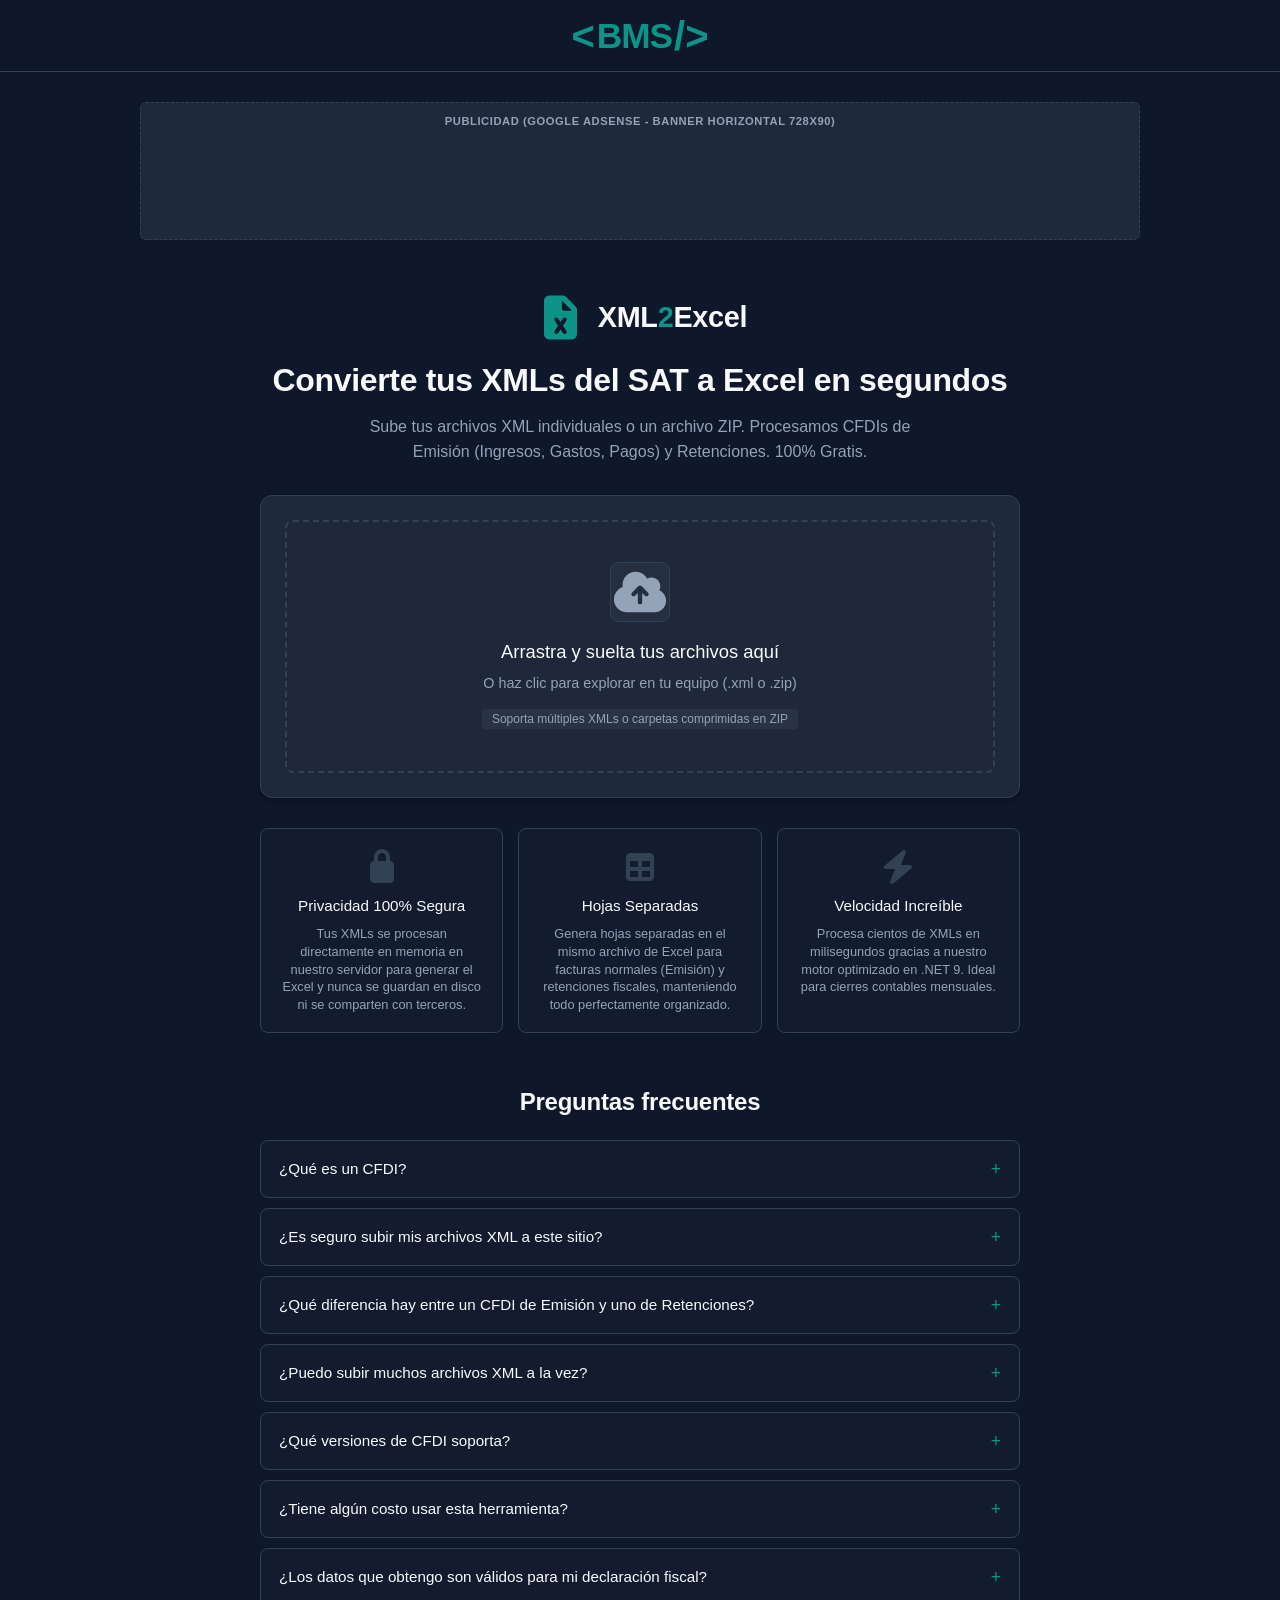
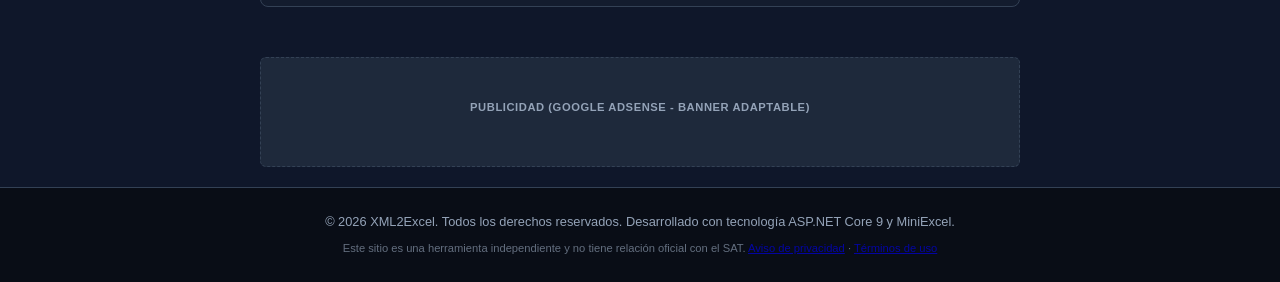
==== index.html @ 5bc907db "Subida Inicial del Front" ====
<!DOCTYPE html>
<html lang="es">

<head>
    <meta charset="UTF-8">
    <meta name="viewport" content="width=device-width, initial-scale=1.0">
    <title>Conversor Masivo de XML (CFDI) a Excel</title>
    <meta name="description"
        content="Convierte tus facturas XML del SAT (CFDI 4.0, 3.3 y Retenciones) a Excel (.xlsx).">

    <!-- Google Fonts: Outfit -->
    <link rel="preconnect" href="https://fonts.googleapis.com">
    <link rel="preconnect" href="https://fonts.gstatic.com" crossorigin>

    <!-- Custom CSS -->
    <link rel="stylesheet" href="/CSS/main.css">
    <link rel="stylesheet" href="/CSS/questions.css">
</head>

<body>

    <header class="navbar">
        <a href="https://brus0809.github.io" class="logo">
            <span class="bracket">&lt;</span>
            <span class="letters">BMS</span>
            <span class="bracket">/&gt;</span>
        </a>
    </header>

    <!-- ADSENSE CONTAINER: TOP BANNER -->
    <div class="adsense-placeholder top-banner">
        <div class="adsense-label">PUBLICIDAD (Google AdSense - Banner Horizontal 728x90)</div>
        <!-- Reemplaza esta caja por tu código de anuncio de Google AdSense -->
        <ins class="adsbygoogle" style="display:inline-block;width:728px;height:90px"
            data-ad-client="ca-pub-XXXXXXXXXXXXXXXX" data-ad-slot="XXXXXXXXXX"></ins>
        <script>
            (adsbygoogle = window.adsbygoogle || []).push({});
        </script>
    </div>

    <div class="app-container">
        <!-- Header Section -->
        <header class="app-header">
            <div class="logo-area">

                <svg class="logo-icon" xmlns="http://www.w3.org/2000/svg" viewBox="0 0 640 640" aria-hidden="true">

                    <path fill="currentColor"
                        d="M128 128C128 92.7 156.7 64 192 64L341.5 64C358.5 64 374.8 70.7 386.8 82.7L493.3 189.3C505.3 201.3 512 217.6 512 234.6L512 512C512 547.3 483.3 576 448 576L192 576C156.7 576 128 547.3 128 512L128 128zM336 122.5L336 216C336 229.3 346.7 240 360 240L453.5 240L336 122.5zM292 330.7C284.6 319.7 269.7 316.7 258.7 324C247.7 331.3 244.7 346.3 252 357.3L291.2 416L252 474.7C244.6 485.7 247.6 500.6 258.7 508C269.8 515.4 284.6 512.4 292 501.3L320 459.3L348 501.3C355.4 512.3 370.3 515.3 381.3 508C392.3 500.7 395.3 485.7 388 474.7L348.8 416L388 357.3C395.4 346.3 392.4 331.4 381.3 324C370.2 316.6 355.4 319.6 348 330.7L320 372.7L292 330.7z" />
                </svg>

                <span class="logo-text">
                    XML<span class="accent-text">2</span>Excel
                </span>

            </div>
            <h1 class="main-title">Convierte tus XMLs del SAT a Excel en segundos</h1>
            <p class="subtitle">Sube tus archivos XML individuales o un archivo ZIP. Procesamos CFDIs de Emisión
                (Ingresos, Gastos, Pagos) y Retenciones. 100% Gratis.</p>
        </header>

        <!-- Main Conversion Card -->
        <main class="main-card">
            <div class="upload-zone" id="drop-zone">
                <input type="file" id="file-input" multiple accept=".xml,.zip" class="file-input-hidden">

                <div class="upload-icon-container">
                    <svg class="upload-icon" xmlns="http://www.w3.org/2000/svg" viewBox="0 0 640 640"
                        aria-hidden="true">

                        <path fill="currentColor"
                            d="M176 544C96.5 544 32 479.5 32 400C32 336.6 73 282.8 129.9 263.5C128.6 255.8 128 248 128 240C128 160.5 192.5 96 272 96C327.4 96 375.5 127.3 399.6 173.1C413.8 164.8 430.4 160 448 160C501 160 544 203 544 256C544 271.7 540.2 286.6 533.5 299.7C577.5 320 608 364.4 608 416C608 486.7 550.7 544 480 544L176 544zM337 255C327.6 245.6 312.4 245.6 303.1 255L231.1 327C221.7 336.4 221.7 351.6 231.1 360.9C240.5 370.2 255.7 370.3 265 360.9L296 329.9L296 432C296 445.3 306.7 456 320 456C333.3 456 344 445.3 344 432L344 329.9L375 360.9C384.4 370.3 399.6 370.3 408.9 360.9C418.2 351.5 418.3 336.3 408.9 327L336.9 255z" />
                    </svg>
                </div>

                <h3>Arrastra y suelta tus archivos aquí</h3>
                <p>O haz clic para explorar en tu equipo (.xml o .zip)</p>
                <span class="file-limits">
                    Soporta múltiples XMLs o carpetas comprimidas en ZIP
                </span>
            </div>

            <!-- Selected Files Area (Hidden by default) -->
            <div class="selected-files-container" id="files-container" style="display: none;">
                <div class="files-header">
                    <h4><i class="fa-solid fa-list-check"></i> Archivos seleccionados (<span id="file-count">0</span>)
                    </h4>
                    <button class="btn-clear" id="btn-clear"><i class="fa-solid fa-trash-can"></i> Limpiar</button>
                </div>
                <ul class="files-list" id="files-list"></ul>

                <button class="btn-convert" id="btn-convert">
                    <svg class="btn-icon-convert" xmlns="http://www.w3.org/2000/svg" viewBox="0 0 640 640"
                        aria-hidden="true">

                        <path fill="currentColor"
                            d="M128.5 64C93.2 64 64.5 92.7 64.5 128L64.5 512C64.5 547.3 93.2 576 128.5 576L384.5 576C419.8 576 448.5 547.3 448.5 512L448.5 416L526.6 416L495.6 447C486.2 456.4 486.2 471.6 495.6 480.9C505 490.2 520.2 490.3 529.5 480.9L601.5 408.9C610.9 399.5 610.9 384.3 601.5 375L529.5 303C520.1 293.6 504.9 293.6 495.6 303C486.3 312.4 486.2 327.6 495.6 336.9L526.6 367.9L448.5 367.9L448.5 234.4C448.5 217.4 441.8 201.1 429.8 189.1L323.2 82.7C311.2 70.7 295 64 278 64L128.5 64zM390 240L296.5 240C283.2 240 272.5 229.3 272.5 216L272.5 122.5L390 240zM256.5 392C256.5 378.7 267.2 368 280.5 368L384.5 368L384.5 416L280.5 416C267.2 416 256.5 405.3 256.5 392z" />
                    </svg>

                    <span>Convertir a Excel</span>
                </button>
            </div>

            <!-- Conversion Progress / Loading Area (Hidden by default) -->
            <div class="progress-container" id="progress-container" style="display: none;">
                <div class="spinner"></div>
                <h4 id="progress-text">Procesando tus archivos XML...</h4>
                <p>Esto puede tardar unos segundos dependiendo del volumen de comprobantes.</p>
                <div class="progress-bar-bg">
                    <div class="progress-bar-fill" id="progress-bar"></div>
                </div>
            </div>

            <!-- Result Feedback Area (Hidden by default) -->
            <div class="result-container" id="result-container" style="display: none;">
                <div class="result-success-icon">
                    <i class="fa-solid fa-circle-check"></i>
                </div>
                <h3>¡Conversión Completada con Éxito!</h3>
                <p id="result-details">Se procesaron X archivos correctamente.</p>
                <div class="result-actions">
                    <a href="#" id="btn-download" class="btn-download">
                        <svg class="btn-icon" xmlns="http://www.w3.org/2000/svg" viewBox="0 0 640 640"
                            aria-hidden="true">

                            <path fill="currentColor"
                                d="M352 96C352 78.3 337.7 64 320 64C302.3 64 288 78.3 288 96L288 306.7L246.6 265.3C234.1 252.8 213.8 252.8 201.3 265.3C188.8 277.8 188.8 298.1 201.3 310.6L297.3 406.6C309.8 419.1 330.1 419.1 342.6 406.6L438.6 310.6C451.1 298.1 451.1 277.8 438.6 265.3C426.1 252.8 405.8 252.8 393.3 265.3L352 306.7L352 96zM160 384C124.7 384 96 412.7 96 448L96 480C96 515.3 124.7 544 160 544L480 544C515.3 544 544 515.3 544 480L544 448C544 412.7 515.3 384 480 384L433.1 384L376.5 440.6C345.3 471.8 294.6 471.8 263.4 440.6L206.9 384L160 384zM464 440C477.3 440 488 450.7 488 464C488 477.3 477.3 488 464 488C450.7 488 440 477.3 440 464C440 450.7 450.7 440 464 440z" />
                        </svg>

                        <span>Descargar Excel (.xlsx)</span>
                    </a>
                    <button id="btn-restart" class="btn-restart">
                        <svg class="btn-icon-convert" xmlns="http://www.w3.org/2000/svg" viewBox="0 0 640 640"
                            aria-hidden="true">

                            <path fill="currentColor"
                                d="M544.1 256L552 256C565.3 256 576 245.3 576 232L576 88C576 78.3 570.2 69.5 561.2 65.8C552.2 62.1 541.9 64.2 535 71L483.3 122.8C439 86.1 382 64 320 64C191 64 84.3 159.4 66.6 283.5C64.1 301 76.2 317.2 93.7 319.7C111.2 322.2 127.4 310 129.9 292.6C143.2 199.5 223.3 128 320 128C364.4 128 405.2 143 437.7 168.3L391 215C384.1 221.9 382.1 232.2 385.8 241.2C389.5 250.2 398.3 256 408 256L544.1 256zM573.5 356.5C576 339 563.8 322.8 546.4 320.3C529 317.8 512.7 330 510.2 347.4C496.9 440.4 416.8 511.9 320.1 511.9C275.7 511.9 234.9 496.9 202.4 471.6L249 425C255.9 418.1 257.9 407.8 254.2 398.8C250.5 389.8 241.7 384 232 384L88 384C74.7 384 64 394.7 64 408L64 552C64 561.7 69.8 570.5 78.8 574.2C87.8 577.9 98.1 575.8 105 569L156.8 517.2C201 553.9 258 576 320 576C449 576 555.7 480.6 573.4 356.5z" />
                        </svg>

                        <span>Convertir más archivos</span>
                    </button>
                </div>
            </div>
        </main>

        <!-- Information / Features Grid -->
        <section class="features-grid">
            <div class="feature-card">
                <svg class="feature-icon" xmlns="http://www.w3.org/2000/svg" viewBox="0 0 640 640" aria-hidden="true">

                    <path fill="currentColor"
                        d="M256 160L256 224L384 224L384 160C384 124.7 355.3 96 320 96C284.7 96 256 124.7 256 160zM192 224L192 160C192 89.3 249.3 32 320 32C390.7 32 448 89.3 448 160L448 224C483.3 224 512 252.7 512 288L512 512C512 547.3 483.3 576 448 576L192 576C156.7 576 128 547.3 128 512L128 288C128 252.7 156.7 224 192 224z" />
                </svg>

                <h3>Privacidad 100% Segura</h3>

                <p>
                    Tus XMLs se procesan directamente en memoria en nuestro servidor para generar el Excel y nunca se
                    guardan en disco ni se comparten con terceros.
                </p>
            </div>
            <div class="feature-card">
                <svg class="feature-icon" xmlns="http://www.w3.org/2000/svg" viewBox="0 0 640 640" aria-hidden="true">

                    <path fill="currentColor"
                        d="M480 96C515.3 96 544 124.7 544 160L544 480C544 515.3 515.3 544 480 544L160 544L153.5 543.7C121.2 540.4 96 513.1 96 480L96 160C96 124.7 124.7 96 160 96L480 96zM160 384L160 480L288 480L288 384L160 384zM352 384L352 480L480 480L480 384L352 384zM160 320L288 320L288 224L160 224L160 320zM352 320L480 320L480 224L352 224L352 320z" />
                </svg>

                <h3>Hojas Separadas</h3>

                <p>
                    Genera hojas separadas en el mismo archivo de Excel para facturas normales (Emisión) y retenciones
                    fiscales, manteniendo todo perfectamente organizado.
                </p>
            </div>
            <div class="feature-card">
                <svg class="feature-icon" xmlns="http://www.w3.org/2000/svg" viewBox="0 0 640 640" aria-hidden="true">

                    <path fill="currentColor"
                        d="M434.8 54.1C446.7 62.7 451.1 78.3 445.7 91.9L367.3 288L512 288C525.5 288 537.5 296.4 542.1 309.1C546.7 321.8 542.8 336 532.5 344.6L244.5 584.6C233.2 594 217.1 594.5 205.2 585.9C193.3 577.3 188.9 561.7 194.3 548.1L272.7 352L128 352C114.5 352 102.5 343.6 97.9 330.9C93.3 318.2 97.2 304 107.5 295.4L395.5 55.4C406.8 46 422.9 45.5 434.8 54.1z" />
                </svg>

                <h3>Velocidad Increíble</h3>

                <p>
                    Procesa cientos de XMLs en milisegundos gracias a nuestro motor optimizado en .NET 9. Ideal para
                    cierres contables mensuales.
                </p>
            </div>
        </section>

        <section class="faq-section">
            <h2 class="faq-title">Preguntas frecuentes</h2>

            <div class="faq-list">
                <details class="faq-item">
                    <summary>¿Qué es un CFDI?</summary>
                    <p>
                        Un CFDI (Comprobante Fiscal Digital por Internet) es el formato de
                        factura electrónica utilizado en México y validado por el SAT. Se
                        emite en formato XML e incluye información como el emisor, el
                        receptor, los conceptos facturados, montos, impuestos y un sello
                        digital que garantiza su autenticidad.
                    </p>
                </details>

                <details class="faq-item">
                    <summary>¿Es seguro subir mis archivos XML a este sitio?</summary>
                    <p>
                        Sí. Tus archivos se procesan en memoria, únicamente durante el
                        tiempo necesario para generar tu Excel, y no se almacenan en
                        ningún servidor ni se comparten con terceros. Una vez que
                        descargas tu archivo, la información se descarta. Puedes leer más
                        en nuestro <a href="/Pages/privacidad.html">aviso de privacidad</a>.
                    </p>
                </details>

                <details class="faq-item">
                    <summary>¿Qué diferencia hay entre un CFDI de Emisión y uno de Retenciones?</summary>
                    <p>
                        Los CFDI de Emisión corresponden a ingresos, egresos, pagos o
                        traslados (facturas normales de compra-venta de bienes o
                        servicios). Los CFDI de Retenciones e información de pagos
                        documentan impuestos retenidos, como el ISR o IVA retenido a
                        personas físicas por plataformas digitales o clientes. Esta
                        herramienta detecta automáticamente de qué tipo es cada XML y lo
                        coloca en la hoja de Excel correspondiente.
                    </p>
                </details>

                <details class="faq-item">
                    <summary>¿Puedo subir muchos archivos XML a la vez?</summary>
                    <p>
                        Sí, puedes arrastrar múltiples archivos XML individuales o subir
                        un solo archivo ZIP que los contenga todos. El conversor procesa
                        cada archivo por separado y organiza los resultados en hojas de
                        Excel independientes.
                    </p>
                </details>

                <details class="faq-item">
                    <summary>¿Qué versiones de CFDI soporta?</summary>
                    <p>
                        El conversor está preparado para procesar CFDI 3.3 y 4.0, tanto de
                        Emisión como de Retenciones e información de pagos.
                    </p>
                </details>

                <details class="faq-item">
                    <summary>¿Tiene algún costo usar esta herramienta?</summary>
                    <p>
                        No, el conversor es completamente gratuito. El sitio se mantiene a
                        través de publicidad, sin costo para el usuario.
                    </p>
                </details>

                <details class="faq-item">
                    <summary>¿Los datos que obtengo son válidos para mi declaración fiscal?</summary>
                    <p>
                        El Excel generado es una herramienta de organización y consulta.
                        Te recomendamos siempre validar la información con tu contador o
                        asesor fiscal antes de usarla en tu declaración, ya que este sitio
                        no ofrece asesoría fiscal ni tiene relación oficial con el SAT.
                    </p>
                </details>
            </div>
        </section>

        <!-- ADSENSE CONTAINER: MIDDLE BANNER -->
        <div class="adsense-placeholder middle-banner">
            <div class="adsense-label">PUBLICIDAD (Google AdSense - Banner Adaptable)</div>
            <!-- Reemplaza esta caja por tu código de anuncio de Google AdSense -->
            <ins class="adsbygoogle" style="display:block" data-ad-client="ca-pub-XXXXXXXXXXXXXXXX"
                data-ad-slot="YYYYYYYYYY" data-ad-format="auto" data-full-width-responsive="true"></ins>
            <script>
                (adsbygoogle = window.adsbygoogle || []).push({});
            </script>
        </div>
    </div>



    <!-- Footer Section -->
    <footer class="app-footer">
        <div class="footer-content">
            <p>&copy; 2026 XML2Excel. Todos los derechos reservados. Desarrollado con tecnología ASP.NET Core 9 y
                MiniExcel.</p>
            <p class="footer-disclaimer">
                Este sitio es una herramienta independiente y no tiene relación oficial con el SAT.
                <a href="/Pages/privacidad.html">Aviso de privacidad</a> · <a href="/Pages/terminos.html">Términos de
                    uso</a>
            </p>
        </div>
    </footer>

    <!-- Custom JS -->
    <script type="module" src="/Scripts/Main.js"></script>
</body>

</html>
---- CSS/main.css ----
/* Reset & Base Styles */
* {
    margin: 0;
    padding: 0;
    box-sizing: border-box;
}

:root {
    /* Muted Slate & Professional Teal Palette (Clean Corporate Aesthetic) */
    --bg-primary: #0f172a;       /* Slate 900 */
    --bg-secondary: #1e293b;     /* Slate 800 */
    --bg-card: #1e293b;          /* Solid Slate 800 */
    --border-color: #334155;     /* Slate 700 */
    --border-hover: #475569;     /* Slate 600 */
    
    --text-main: #f8fafc;        /* Slate 50 */
    --text-muted: #94a3b8;       /* Slate 400 */
    
    --accent-color: #0f766e;     /* Deep Corporate Teal */
    --accent-hover: #0d9488;     /* Muted Teal Hover */
    --accent-light: rgba(15, 118, 110, 0.1);
    
    --card-shadow: 0 4px 6px -1px rgba(0, 0, 0, 0.2), 0 2px 4px -1px rgba(0, 0, 0, 0.1);
}

body {
    font-family: 'Outfit', sans-serif;
    background-color: var(--bg-primary);
    color: var(--text-main);
    min-height: 100vh;
    display: flex;
    flex-direction: column;
    align-items: center;
    line-height: 1.6;
    overflow-x: hidden;
}

.navbar{
    position: sticky;
    top: 0;
    z-index: 1000;

    width: 100%;
    height: 72px;

    display: flex;
    justify-content: center;
    align-items: center;

    background: var(--bg-primary);
    border-bottom: 1px solid var(--border-color);
}

.logo{
    display:flex;
    align-items:center;
    gap:2px;

    text-decoration:none;
    user-select:none;
}

.bracket{
    color:var(--accent-hover);

    font-size:2.5rem;
    font-weight:600;

    line-height:1;
}

.letters{
    color:var(--accent-hover);

    font-size:2.2rem;
    font-weight:700;

    letter-spacing:-1px;
    line-height:1;
}

/* AdSense Placeholders styling */
.adsense-placeholder {
    width: 100%;
    max-width: 1000px;
    margin: 20px auto;
    padding: 10px;
    background: var(--bg-secondary);
    border: 1px dashed var(--border-color);
    border-radius: 6px;
    display: flex;
    flex-direction: column;
    align-items: center;
    justify-content: center;
    min-height: 110px;
    text-align: center;
}

.adsense-label {
    font-size: 0.7rem;
    color: var(--text-muted);
    margin-bottom: 8px;
    font-weight: 600;
    letter-spacing: 0.05em;
    text-transform: uppercase;
}

.top-banner {
    margin-top: 30px;
    margin-bottom: 10px;
}

.middle-banner {
    margin-top: 40px;
    margin-bottom: 20px;
}

/* App Container */
.app-container {
    width: 100%;
    max-width: 800px;
    padding: 0 20px;
    flex-grow: 1;
    display: flex;
    flex-direction: column;
}

/* Header Section */
.app-header {
    text-align: center;
    margin: 40px 0 30px;
}

.logo-area {
    display: inline-flex;
    align-items: center;
    gap: 10px;
    margin-bottom: 15px;
}

.logo-icon {
    width: 55px;
    height: 55px;
    color: var(--accent-hover); /* o el color que prefieras */
    flex-shrink: 0;
}

.logo-text {
    font-size: 1.8rem;
    font-weight: 700;
    letter-spacing: -0.01em;
}

.accent-text {
    color: var(--accent-hover);
}

.main-title {
    font-size: 2rem;
    font-weight: 600;
    line-height: 1.3;
    margin-bottom: 12px;
    letter-spacing: -0.01em;
}

.subtitle {
    font-size: 1rem;
    color: var(--text-muted);
    max-width: 550px;
    margin: 0 auto;
    font-weight: 400;
}

/* Main Card */
.main-card {
    background: var(--bg-card);
    border: 1px solid var(--border-color);
    border-radius: 12px;
    padding: 24px;
    box-shadow: var(--card-shadow);
    transition: border-color 0.2s ease;
}

/* Upload Zone */
.upload-zone {
    border: 2px dashed var(--border-color);
    background: rgba(30, 41, 59, 0.5);
    border-radius: 8px;
    padding: 40px 20px;
    text-align: center;
    cursor: pointer;
    transition: all 0.2s ease;
    position: relative;
}

.upload-zone:hover, .upload-zone.dragover {
    border-color: var(--accent-hover);
    background: var(--accent-light);
}

.file-input-hidden {
    position: absolute;
    top: 0;
    left: 0;
    width: 100%;
    height: 100%;
    opacity: 0;
    cursor: pointer;
}

.upload-icon-container {
    width: 60px;
    height: 60px;
    border-radius: 8px;
    background: rgba(255, 255, 255, 0.03);
    border: 1px solid var(--border-color);
    display: inline-flex;
    align-items: center;
    justify-content: center;
    margin-bottom: 15px;
    transition: border-color 0.2s;
}

.upload-zone:hover .upload-icon-container {
    border-color: var(--accent-hover);
}

.upload-icon {
    font-size: 1.8rem;
    color: var(--text-muted);
}

.upload-zone:hover .upload-icon {
    color: var(--text-main);
}

.upload-zone h3 {
    font-size: 1.15rem;
    font-weight: 500;
    margin-bottom: 6px;
}

.upload-zone p {
    font-size: 0.9rem;
    color: var(--text-muted);
    margin-bottom: 10px;
}

.file-limits {
    font-size: 0.75rem;
    color: var(--text-muted);
    background: rgba(255, 255, 255, 0.05);
    padding: 3px 10px;
    border-radius: 4px;
}

/* Selected Files Area */
.selected-files-container {
    margin-top: 20px;
    animation: fadeIn 0.2s ease forwards;
}

.files-header {
    display: flex;
    justify-content: space-between;
    align-items: center;
    margin-bottom: 12px;
    border-bottom: 1px solid var(--border-color);
    padding-bottom: 8px;
}

.files-header h4 {
    font-size: 0.95rem;
    font-weight: 500;
    display: flex;
    align-items: center;
    gap: 8px;
}

.btn-clear {
    background: transparent;
    border: none;
    color: #ef4444;
    cursor: pointer;
    font-size: 0.85rem;
    font-weight: 500;
    display: flex;
    align-items: center;
    gap: 5px;
}

.btn-clear:hover {
    text-decoration: underline;
}

.files-list {
    list-style: none;
    max-height: 180px;
    overflow-y: auto;
    margin-bottom: 15px;
    border: 1px solid var(--border-color);
    border-radius: 6px;
    background: rgba(0, 0, 0, 0.1);
}

.files-list li {
    padding: 8px 12px;
    border-bottom: 1px solid rgba(75, 85, 99, 0.15);
    display: flex;
    align-items: center;
    justify-content: space-between;
    font-size: 0.85rem;
}

.files-list li:last-child {
    border-bottom: none;
}

.file-info {
    display: flex;
    align-items: center;
    gap: 8px;
    overflow: hidden;
    white-space: nowrap;
    text-overflow: ellipsis;
}

.file-info i {
    font-size: 1rem;
}

.file-info .fa-file-code {
    color: #60a5fa; /* Clean Soft Blue */
}

.file-info .fa-file-zipper {
    color: #f59e0b; /* Muted Gold */
}

.file-size {
    color: var(--text-muted);
    font-size: 0.75rem;
}

.btn-convert {
    width: 100%;
    background: var(--accent-color);
    border: none;
    color: white;
    padding: 12px 20px;
    font-size: 1rem;
    font-weight: 500;
    border-radius: 6px;
    cursor: pointer;
    display: flex;
    align-items: center;
    justify-content: center;
    gap: 8px;
    transition: background 0.15s ease;
}

.btn-icon-convert{
    width: 18px;
    height: 18px;
}

.btn-icon{
    width: 20px;
    height: 20px;
}
.btn-convert:hover {
    background: var(--accent-hover);
}

/* Progress & Loading */
.progress-container {
    text-align: center;
    padding: 20px 10px;
    animation: fadeIn 0.2s ease forwards;
}

.spinner {
    width: 40px;
    height: 40px;
    border: 2px solid rgba(255, 255, 255, 0.1);
    border-top: 2px solid var(--accent-hover);
    border-radius: 50%;
    margin: 0 auto 15px;
    animation: spin 0.8s linear infinite;
}

.progress-container h4 {
    font-size: 1.1rem;
    font-weight: 500;
    margin-bottom: 6px;
}

.progress-container p {
    font-size: 0.85rem;
    color: var(--text-muted);
    margin-bottom: 15px;
}

.progress-bar-bg {
    width: 100%;
    height: 4px;
    background: rgba(255, 255, 255, 0.05);
    border-radius: 2px;
    overflow: hidden;
}

.progress-bar-fill {
    width: 0%;
    height: 100%;
    background: var(--accent-hover);
    border-radius: 2px;
    transition: width 0.3s ease;
}

/* Result Screen */
.result-container {
    text-align: center;
    padding: 15px 10px;
    animation: fadeIn 0.25s ease forwards;
}

.result-success-icon {
    font-size: 3rem;
    color: #10b981;
    margin-bottom: 12px;
}

.result-container h3 {
    font-size: 1.35rem;
    font-weight: 500;
    margin-bottom: 6px;
}

.result-container p {
    font-size: 0.9rem;
    color: var(--text-muted);
    margin-bottom: 20px;
}

.result-actions {
    display: flex;
    flex-direction: column;
    gap: 10px;
    max-width: 280px;
    margin: 0 auto;
}

.btn-download {
    background: var(--accent-color);
    color: white;
    text-decoration: none;
    padding: 12px 20px;
    border-radius: 6px;
    font-weight: 500;
    font-size: 0.95rem;
    display: flex;
    align-items: center;
    justify-content: center;
    gap: 8px;
    transition: background 0.15s;
}

.btn-download:hover {
    background: var(--accent-hover);
}

.btn-restart {
    background: transparent;
    border: 1px solid var(--border-color);
    color: var(--text-main);
    padding: 9px 20px;
    border-radius: 6px;
    cursor: pointer;
    font-weight: 500;
    font-size: 0.9rem;
    transition: all 0.15s;
}

.btn-restart:hover {
    background: rgba(255, 255, 255, 0.05);
    border-color: var(--border-hover);
}

/* Feature Grid */
.features-grid {
    display: grid;
    grid-template-columns: repeat(3, 1fr);
    gap: 15px;
    margin: 30px 0;
}

.feature-card {
    background: rgba(30, 41, 59, 0.3);
    border: 1px solid var(--border-color);
    border-radius: 8px;
    padding: 18px;
    text-align: center;
    transition: border-color 0.15s;
}

.feature-card:hover {
    border-color: var(--border-hover);
}

.feature-icon {
    width: 2.5rem;
    height: 2.5rem;
    color: var(--border-color); 
    flex-shrink: 0;
}

.feature-card:hover .feature-icon {
    color: var(--border-hover);
}


.feature-card i {
    font-size: 1.3rem;
    color: var(--text-muted);
    margin-bottom: 10px;
}

.feature-card h3 {
    font-size: 0.95rem;
    margin-bottom: 6px;
    font-weight: 500;
}

.feature-card p {
    font-size: 0.8rem;
    color: var(--text-muted);
    line-height: 1.4;
}

/* Footer Section */
.app-footer {
    width: 100%;
    background: #090d16;
    border-top: 1px solid var(--border-color);
    padding: 24px 20px;
    text-align: center;
    margin-top: auto;
}

.footer-content {
    max-width: 800px;
    margin: 0 auto;
}

.app-footer p {
    font-size: 0.8rem;
    color: var(--text-muted);
}

.footer-disclaimer {
    margin-top: 8px;
    font-size: 0.7rem !important;
    opacity: 0.65;
}

/* Animations */
@keyframes spin {
    0% { transform: rotate(0deg); }
    100% { transform: rotate(360deg); }
}

@keyframes fadeIn {
    from { opacity: 0; transform: translateY(6px); }
    to { opacity: 1; transform: translateY(0); }
}

/* Responsive adjustments */
@media (max-width: 768px) {
    .features-grid {
        grid-template-columns: 1fr;
    }
    
    .main-title {
        font-size: 1.6rem;
    }
    
    .adsense-placeholder.top-banner {
        min-height: 60px;
    }
    
    .adsense-placeholder ins {
        max-width: 100%;
        height: auto;
    }
}
---- CSS/questions.css ----
.faq-section {
        width: 100%;
        max-width: 800px;
        margin: 20px auto 10px;
    }
    .faq-title {
        text-align: center;
        font-size: 1.5rem;
        font-weight: 600;
        letter-spacing: -0.01em;
        margin-bottom: 18px;
        color: var(--text-main);
    }
    .faq-list {
        display: flex;
        flex-direction: column;
        gap: 10px;
    }
    .faq-item {
        background: rgba(30, 41, 59, 0.3);
        border: 1px solid var(--border-color);
        border-radius: 8px;
        padding: 14px 18px;
        transition: border-color 0.15s;
    }
    .faq-item:hover {
        border-color: var(--border-hover);
    }
    .faq-item summary {
        cursor: pointer;
        font-weight: 500;
        font-size: 0.95rem;
        list-style: none;
        color: var(--text-main);
        display: flex;
        align-items: center;
        justify-content: space-between;
    }
    .faq-item summary::-webkit-details-marker {
        display: none;
    }
    .faq-item summary::after {
        content: "+";
        font-size: 1.1rem;
        color: var(--accent-hover);
        margin-left: 12px;
        flex-shrink: 0;
    }
    .faq-item[open] summary::after {
        content: "\2212"; /* signo menos */
    }
    .faq-item p {
        margin-top: 10px;
        font-size: 0.85rem;
        line-height: 1.6;
        color: var(--text-muted);
    }
    .faq-item a {
        color: var(--accent-hover);
    }
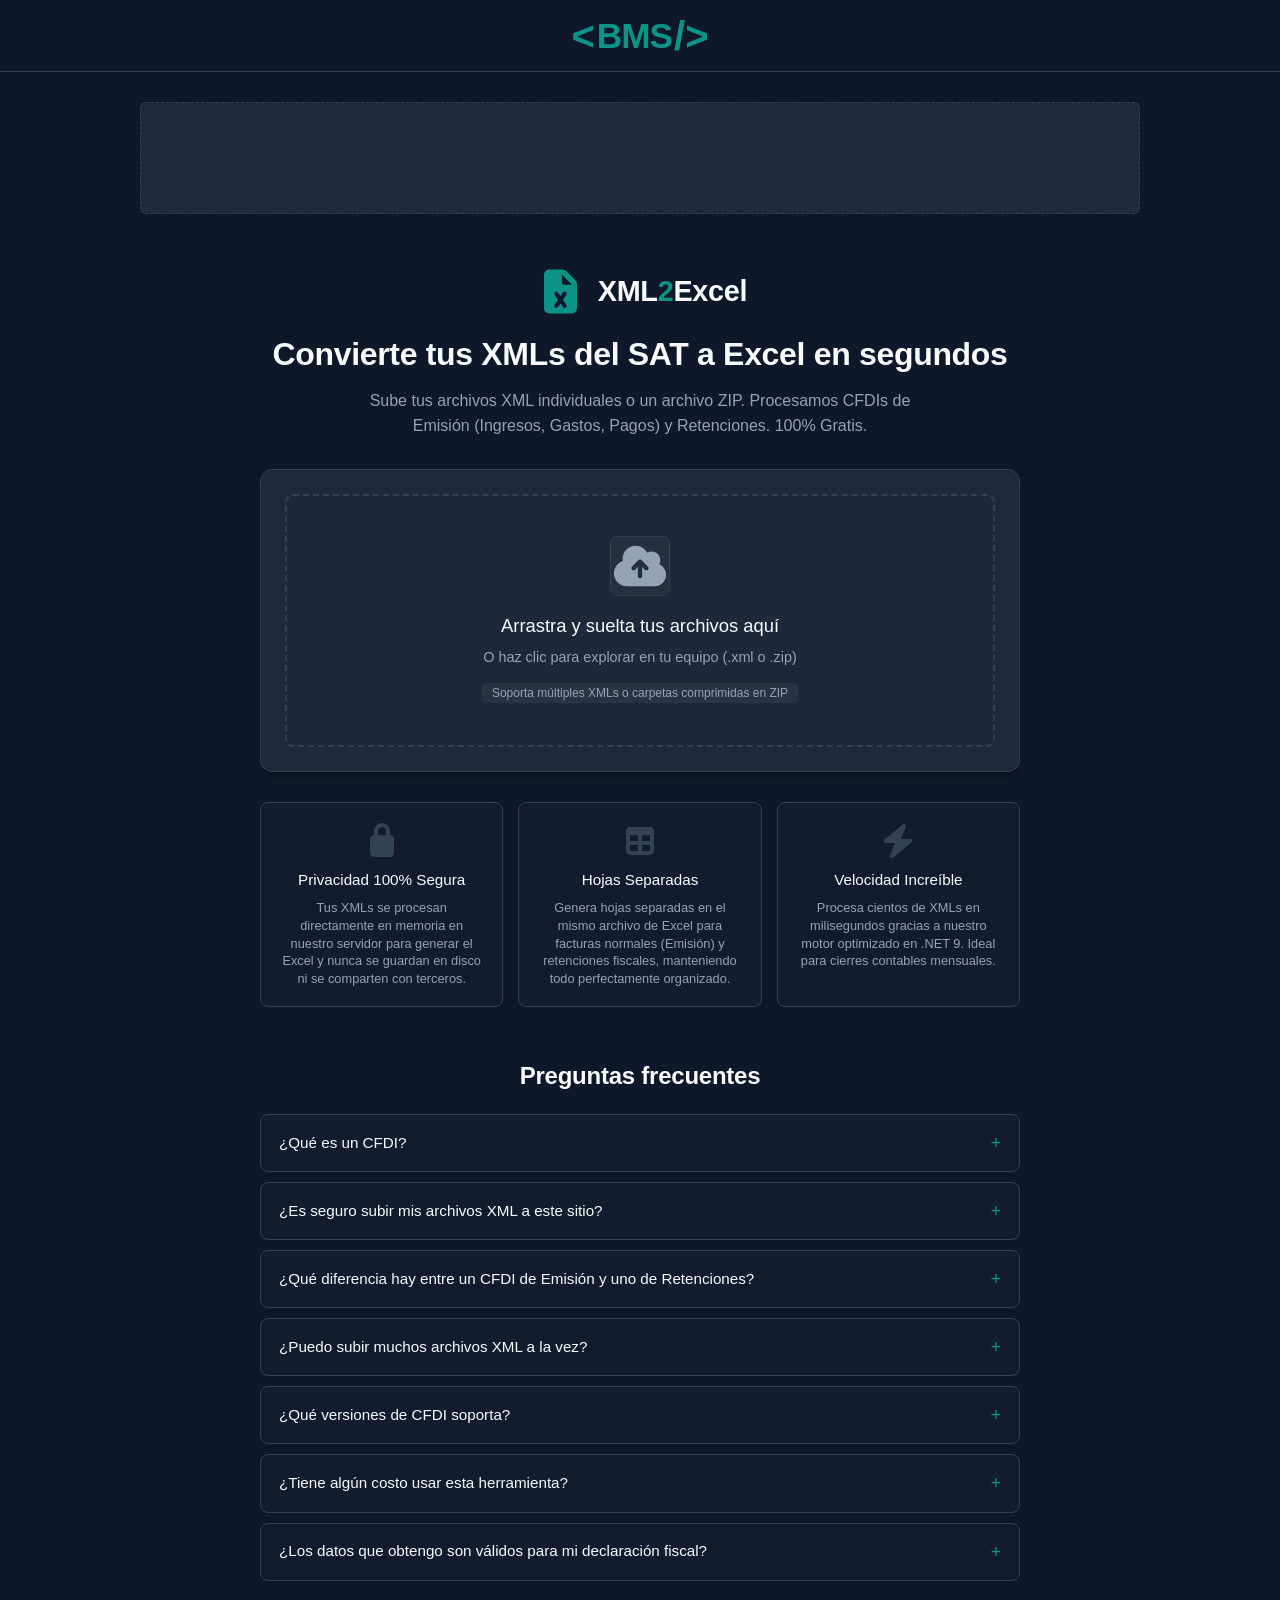
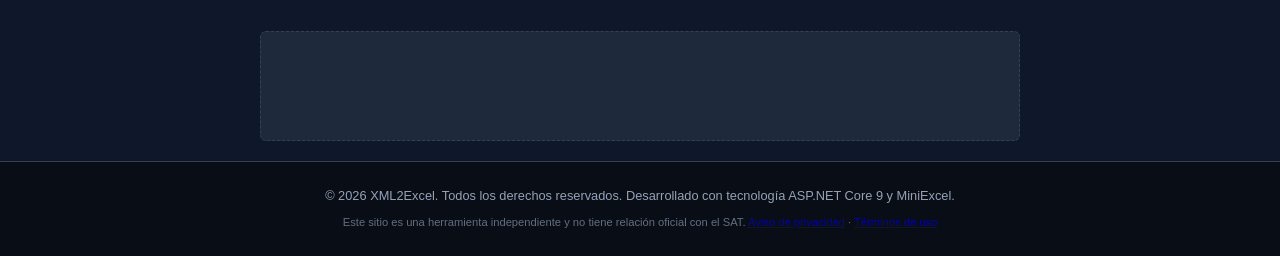
==== commit 3e5b2db0: "Se insertaron los banner para mostrar anuncios de Google" ====
--- a/index.html
+++ b/index.html
@@ -13,8 +13,11 @@
     <link rel="preconnect" href="https://fonts.gstatic.com" crossorigin>
 
     <!-- Custom CSS -->
-    <link rel="stylesheet" href="/CSS/main.css">
-    <link rel="stylesheet" href="/CSS/questions.css">
+    <link rel="stylesheet" href="CSS/main.css">
+    <link rel="stylesheet" href="CSS/questions.css">
+
+    <!-- Google AdSense -->
+    <script async src="https://pagead2.googlesyndication.com/pagead/js/adsbygoogle.js?client=ca-pub-9597997120996726" crossorigin="anonymous"></script>
 </head>
 
 <body>
@@ -29,10 +32,8 @@
 
     <!-- ADSENSE CONTAINER: TOP BANNER -->
     <div class="adsense-placeholder top-banner">
-        <div class="adsense-label">PUBLICIDAD (Google AdSense - Banner Horizontal 728x90)</div>
-        <!-- Reemplaza esta caja por tu código de anuncio de Google AdSense -->
         <ins class="adsbygoogle" style="display:inline-block;width:728px;height:90px"
-            data-ad-client="ca-pub-XXXXXXXXXXXXXXXX" data-ad-slot="XXXXXXXXXX"></ins>
+            data-ad-client="ca-pub-9597997120996726" data-ad-slot="2149291815"></ins>
         <script>
             (adsbygoogle = window.adsbygoogle || []).push({});
         </script>
@@ -268,10 +269,8 @@
 
         <!-- ADSENSE CONTAINER: MIDDLE BANNER -->
         <div class="adsense-placeholder middle-banner">
-            <div class="adsense-label">PUBLICIDAD (Google AdSense - Banner Adaptable)</div>
-            <!-- Reemplaza esta caja por tu código de anuncio de Google AdSense -->
-            <ins class="adsbygoogle" style="display:block" data-ad-client="ca-pub-XXXXXXXXXXXXXXXX"
-                data-ad-slot="YYYYYYYYYY" data-ad-format="auto" data-full-width-responsive="true"></ins>
+            <ins class="adsbygoogle" style="display:block" data-ad-client="ca-pub-9597997120996726"
+                data-ad-slot="2149291815" data-ad-format="auto" data-full-width-responsive="true"></ins>
             <script>
                 (adsbygoogle = window.adsbygoogle || []).push({});
             </script>
@@ -287,14 +286,14 @@
                 MiniExcel.</p>
             <p class="footer-disclaimer">
                 Este sitio es una herramienta independiente y no tiene relación oficial con el SAT.
-                <a href="/Pages/privacidad.html">Aviso de privacidad</a> · <a href="/Pages/terminos.html">Términos de
+                <a href="Pages/privacidad.html">Aviso de privacidad</a> · <a href="Pages/terminos.html">Términos de
                     uso</a>
             </p>
         </div>
     </footer>
 
     <!-- Custom JS -->
-    <script type="module" src="/Scripts/Main.js"></script>
+    <script type="module" src="Scripts/Main.js"></script>
 </body>
 
 </html>
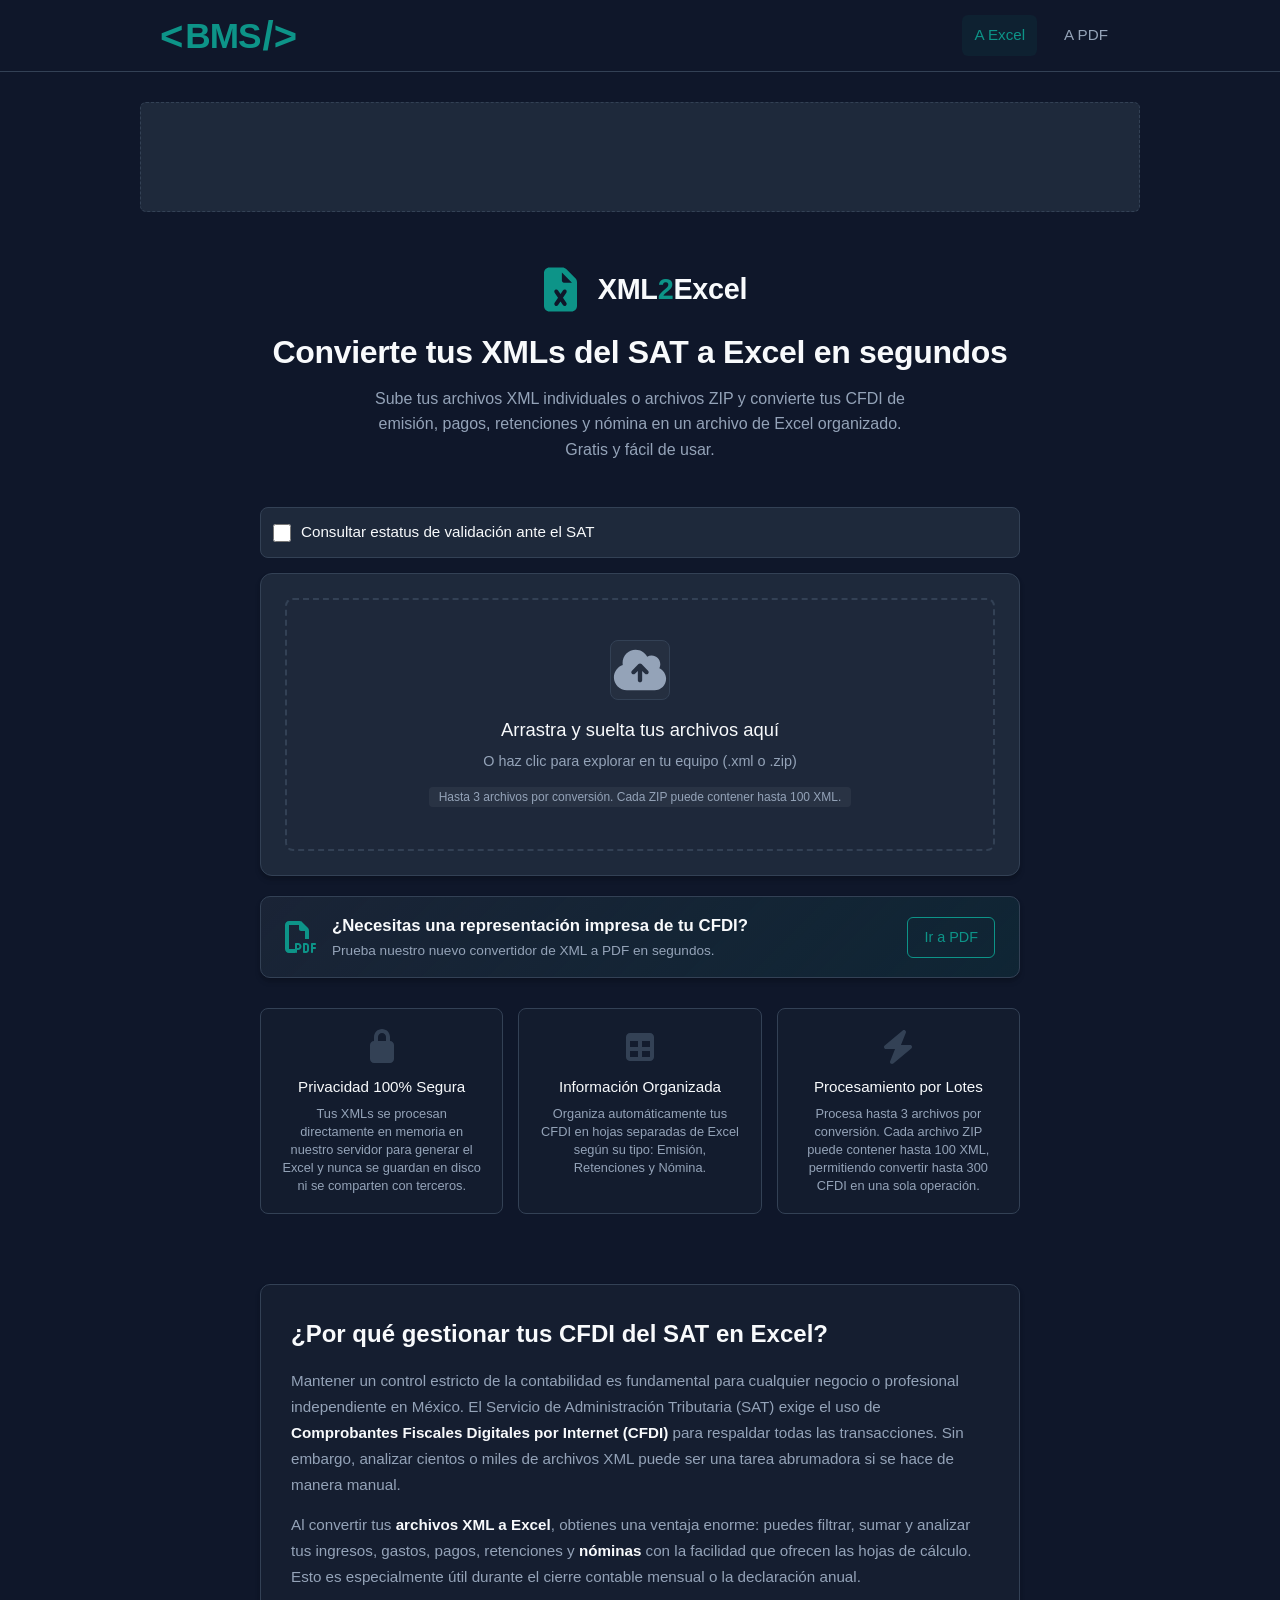
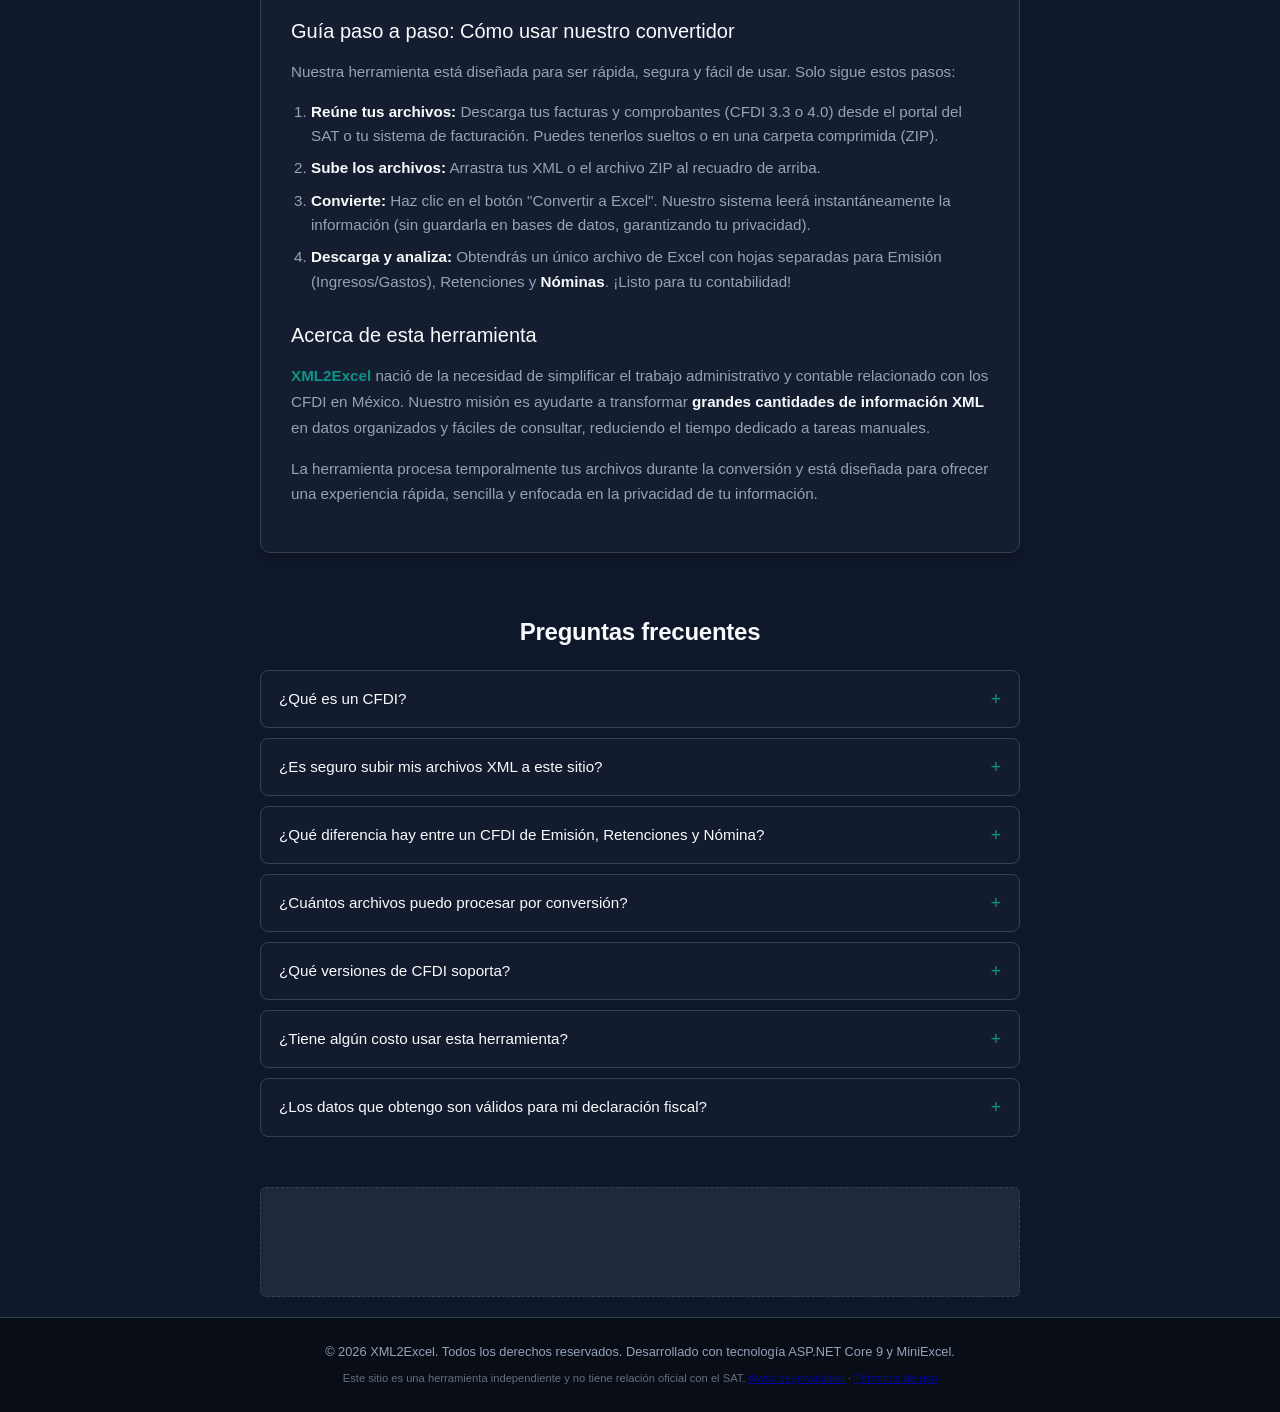
==== commit ea4a34f2: "Modificacion para verificar estatus de cfdi y soporte para carta porte" ====
--- a/index.html
+++ b/index.html
@@ -4,36 +4,48 @@
 <head>
     <meta charset="UTF-8">
     <meta name="viewport" content="width=device-width, initial-scale=1.0">
-    <title>Conversor Masivo de XML (CFDI) a Excel</title>
+    <title>Convertidor de CFDI a Excel | XML2Excel</title>
     <meta name="description"
-        content="Convierte tus facturas XML del SAT (CFDI 4.0, 3.3 y Retenciones) a Excel (.xlsx).">
-
-    <!-- Google Fonts: Outfit -->
-    <link rel="preconnect" href="https://fonts.googleapis.com">
-    <link rel="preconnect" href="https://fonts.gstatic.com" crossorigin>
+        content="Convierte tus archivos XML de CFDI 3.3 y 4.0 a Excel. Procesa comprobantes de emisión, pagos, retenciones y nóminas de forma rápida y gratuita.">
 
     <!-- Custom CSS -->
     <link rel="stylesheet" href="CSS/main.css">
     <link rel="stylesheet" href="CSS/questions.css">
 
+    <!-- Favicons -->
+    <link rel="icon" href="favicon/favicon.ico" sizes="any">
+    <link rel="icon" type="image/svg+xml" href="favicon/favicon.svg">
+    <link rel="apple-touch-icon" href="favicon/apple-touch-icon.png">
+    <link rel="icon" type="image/png" sizes="192x192" href="favicon/android-chrome-192x192.png">
+    <link rel="icon" type="image/png" sizes="512x512" href="favicon/android-chrome-512x512.png">
+
     <!-- Google AdSense -->
-    <script async src="https://pagead2.googlesyndication.com/pagead/js/adsbygoogle.js?client=ca-pub-9597997120996726" crossorigin="anonymous"></script>
+    <script async src="https://pagead2.googlesyndication.com/pagead/js/adsbygoogle.js?client=ca-pub-9597997120996726"
+        crossorigin="anonymous"></script>
 </head>
 
 <body>
 
     <header class="navbar">
-        <a href="https://brus0809.github.io" class="logo">
-            <span class="bracket">&lt;</span>
-            <span class="letters">BMS</span>
-            <span class="bracket">/&gt;</span>
-        </a>
+        <div class="navbar-container">
+            <a href="https://brus0809.github.io" class="logo" target="_blank" rel="noopener noreferrer">
+
+                <span class="bracket">&lt;</span>
+                <span class="letters">BMS</span>
+                <span class="bracket">/&gt;</span>
+            </a>
+
+            <nav class="nav-links">
+                <a href="index.html" class="nav-link active">A Excel</a>
+                <a href="Pages/PDF/index.html" class="nav-link">A PDF</a>
+            </nav>
+        </div>
     </header>
 
     <!-- ADSENSE CONTAINER: TOP BANNER -->
     <div class="adsense-placeholder top-banner">
-        <ins class="adsbygoogle" style="display:inline-block;width:728px;height:90px"
-            data-ad-client="ca-pub-9597997120996726" data-ad-slot="2149291815"></ins>
+        <ins class="adsbygoogle" style="display:block" data-ad-client="ca-pub-9597997120996726"
+            data-ad-slot="1805782088" data-ad-format="auto" data-full-width-responsive="true"></ins>
         <script>
             (adsbygoogle = window.adsbygoogle || []).push({});
         </script>
@@ -56,12 +68,24 @@
 
             </div>
             <h1 class="main-title">Convierte tus XMLs del SAT a Excel en segundos</h1>
-            <p class="subtitle">Sube tus archivos XML individuales o un archivo ZIP. Procesamos CFDIs de Emisión
-                (Ingresos, Gastos, Pagos) y Retenciones. 100% Gratis.</p>
+            <p class="subtitle">
+                Sube tus archivos XML individuales o archivos ZIP y convierte tus CFDI de
+                emisión, pagos, retenciones y nómina en un archivo de Excel organizado.
+                Gratis y fácil de usar.
+            </p>
         </header>
+
+        <!-- Checkbox -->
+        <div class="sat-validation-container">
+            <input type="checkbox" id="chk-validate-sat" name="validateSat" class="checkbox">
+            <label for="chk-validate-sat" class="chk-validate-sat">
+                Consultar estatus de validación ante el SAT
+            </label>
+        </div>
 
         <!-- Main Conversion Card -->
         <main class="main-card">
+
             <div class="upload-zone" id="drop-zone">
                 <input type="file" id="file-input" multiple accept=".xml,.zip" class="file-input-hidden">
 
@@ -77,7 +101,7 @@
                 <h3>Arrastra y suelta tus archivos aquí</h3>
                 <p>O haz clic para explorar en tu equipo (.xml o .zip)</p>
                 <span class="file-limits">
-                    Soporta múltiples XMLs o carpetas comprimidas en ZIP
+                    Hasta 3 archivos por conversión. Cada ZIP puede contener hasta 100 XML.
                 </span>
             </div>
 
@@ -144,6 +168,22 @@
             </div>
         </main>
 
+        <!-- Cross-Selling Banner -->
+        <div class="promo-banner">
+            <div class="promo-content">
+                <svg class="promo-icon" xmlns="http://www.w3.org/2000/svg" viewBox="0 0 512 512" fill="currentColor"
+                    width="32" height="32">
+                    <path
+                        d="M0 64C0 28.7 28.7 0 64 0H229.5c17 0 33.3 6.7 45.3 18.7l90.5 90.5c12 12 18.7 28.3 18.7 45.3V288h-64V160H256c-17.7 0-32-14.3-32-32V64H64v384h96v64H64c-35.3 0-64-28.7-64-64V64zm384 64H256V0L384 128zM176 352h32c30.9 0 56 25.1 56 56s-25.1 56-56 56H192v32c0 8.8-7.2 16-16 16s-16-7.2-16-16V368c0-8.8 7.2-16 16-16h8zm32 80c13.3 0 24-10.7 24-24s-10.7-24-24-24H192v48h16zm96-80h32c26.5 0 48 21.5 48 48v64c0 26.5-21.5 48-48 48H304c-8.8 0-16-7.2-16-16V368c0-8.8 7.2-16 16-16zm32 128c8.8 0 16-7.2 16-16v-64c0-8.8-7.2-16-16-16H320v96h16zm80-112c0-8.8 7.2-16 16-16h48c8.8 0 16 7.2 16 16s-7.2 16-16 16H448v32h32c8.8 0 16 7.2 16 16s-7.2 16-16 16H448v48c0 8.8-7.2 16-16 16s-16-7.2-16-16V368z" />
+                </svg>
+                <div class="promo-text">
+                    <strong>¿Necesitas una representación impresa de tu CFDI?</strong>
+                    <span>Prueba nuestro nuevo convertidor de XML a PDF en segundos.</span>
+                </div>
+            </div>
+            <a href="Pages/PDF/index.html" class="btn-promo">Ir a PDF</a>
+        </div>
+
         <!-- Information / Features Grid -->
         <section class="features-grid">
             <div class="feature-card">
@@ -167,25 +207,76 @@
                         d="M480 96C515.3 96 544 124.7 544 160L544 480C544 515.3 515.3 544 480 544L160 544L153.5 543.7C121.2 540.4 96 513.1 96 480L96 160C96 124.7 124.7 96 160 96L480 96zM160 384L160 480L288 480L288 384L160 384zM352 384L352 480L480 480L480 384L352 384zM160 320L288 320L288 224L160 224L160 320zM352 320L480 320L480 224L352 224L352 320z" />
                 </svg>
 
-                <h3>Hojas Separadas</h3>
-
-                <p>
-                    Genera hojas separadas en el mismo archivo de Excel para facturas normales (Emisión) y retenciones
-                    fiscales, manteniendo todo perfectamente organizado.
+                <h3>Información Organizada</h3>
+
+                <p>
+                    Organiza automáticamente tus CFDI en hojas separadas de Excel según su tipo:
+                    Emisión, Retenciones y Nómina.
                 </p>
             </div>
             <div class="feature-card">
                 <svg class="feature-icon" xmlns="http://www.w3.org/2000/svg" viewBox="0 0 640 640" aria-hidden="true">
-
                     <path fill="currentColor"
                         d="M434.8 54.1C446.7 62.7 451.1 78.3 445.7 91.9L367.3 288L512 288C525.5 288 537.5 296.4 542.1 309.1C546.7 321.8 542.8 336 532.5 344.6L244.5 584.6C233.2 594 217.1 594.5 205.2 585.9C193.3 577.3 188.9 561.7 194.3 548.1L272.7 352L128 352C114.5 352 102.5 343.6 97.9 330.9C93.3 318.2 97.2 304 107.5 295.4L395.5 55.4C406.8 46 422.9 45.5 434.8 54.1z" />
                 </svg>
 
-                <h3>Velocidad Increíble</h3>
-
-                <p>
-                    Procesa cientos de XMLs en milisegundos gracias a nuestro motor optimizado en .NET 9. Ideal para
-                    cierres contables mensuales.
+                <h3>Procesamiento por Lotes</h3>
+
+                <p>
+                    Procesa hasta 3 archivos por conversión. Cada archivo ZIP puede contener hasta
+                    100 XML, permitiendo convertir hasta 300 CFDI en una sola operación.
+                </p>
+            </div>
+        </section>
+
+        <!-- SEO Article / Publisher Content Section -->
+        <section class="article-section">
+            <div class="article-container">
+                <h2>¿Por qué gestionar tus CFDI del SAT en Excel?</h2>
+                <p>
+                    Mantener un control estricto de la contabilidad es fundamental para cualquier negocio o profesional
+                    independiente en México.
+                    El Servicio de Administración Tributaria (SAT) exige el uso de <strong>Comprobantes Fiscales
+                        Digitales por Internet (CFDI)</strong> para respaldar todas las transacciones.
+                    Sin embargo, analizar cientos o miles de archivos XML puede ser una tarea abrumadora si se hace de
+                    manera manual.
+                </p>
+                <p>
+                    Al convertir tus <strong>archivos XML a Excel</strong>, obtienes una ventaja enorme: puedes filtrar,
+                    sumar y analizar tus ingresos, gastos, pagos, retenciones y <strong>nóminas</strong> con la
+                    facilidad que ofrecen las hojas de cálculo.
+                    Esto es especialmente útil durante el cierre contable mensual o la declaración anual.
+                </p>
+
+                <h3>Guía paso a paso: Cómo usar nuestro convertidor</h3>
+                <p>Nuestra herramienta está diseñada para ser rápida, segura y fácil de usar. Solo sigue estos pasos:
+                </p>
+                <ol>
+                    <li><strong>Reúne tus archivos:</strong> Descarga tus facturas y comprobantes (CFDI 3.3 o 4.0) desde
+                        el portal del SAT o tu sistema de facturación. Puedes tenerlos sueltos o en una carpeta
+                        comprimida (ZIP).</li>
+                    <li><strong>Sube los archivos:</strong> Arrastra tus XML o el archivo ZIP al recuadro de arriba.
+                    </li>
+                    <li><strong>Convierte:</strong> Haz clic en el botón "Convertir a Excel". Nuestro sistema leerá
+                        instantáneamente la información (sin guardarla en bases de datos, garantizando tu privacidad).
+                    </li>
+                    <li><strong>Descarga y analiza:</strong> Obtendrás un único archivo de Excel con hojas separadas
+                        para Emisión (Ingresos/Gastos), Retenciones y <strong>Nóminas</strong>. ¡Listo para tu
+                        contabilidad!</li>
+                </ol>
+
+                <h3>Acerca de esta herramienta</h3>
+                <p>
+                    <em>XML2Excel</em> nació de la necesidad de simplificar el trabajo administrativo y contable
+                    relacionado
+                    con los CFDI en México. Nuestro misión es ayudarte a transformar <strong>grandes cantidades de
+                        información XML
+                    </strong> en datos organizados y fáciles de consultar, reduciendo el tiempo dedicado a tareas
+                    manuales.
+                </p>
+                <p>
+                    La herramienta procesa temporalmente tus archivos durante la conversión y está diseñada para ofrecer
+                    una experiencia rápida, sencilla y enfocada en la privacidad de tu información.
                 </p>
             </div>
         </section>
@@ -208,42 +299,42 @@
                 <details class="faq-item">
                     <summary>¿Es seguro subir mis archivos XML a este sitio?</summary>
                     <p>
-                        Sí. Tus archivos se procesan en memoria, únicamente durante el
-                        tiempo necesario para generar tu Excel, y no se almacenan en
-                        ningún servidor ni se comparten con terceros. Una vez que
-                        descargas tu archivo, la información se descarta. Puedes leer más
-                        en nuestro <a href="/Pages/privacidad.html">aviso de privacidad</a>.
-                    </p>
-                </details>
-
-                <details class="faq-item">
-                    <summary>¿Qué diferencia hay entre un CFDI de Emisión y uno de Retenciones?</summary>
-                    <p>
-                        Los CFDI de Emisión corresponden a ingresos, egresos, pagos o
+                        Sí. Tus archivos se procesan temporalmente en memoria en nuestro servidor
+                        únicamente durante el tiempo necesario para generar tu Excel. No se almacenan
+                        de forma permanente ni se comparten con terceros. Una vez finalizado el
+                        procesamiento, la información temporal se descarta.
+                    </p>
+                </details>
+
+                <details class="faq-item">
+                    <summary>¿Qué diferencia hay entre un CFDI de Emisión, Retenciones y Nómina?</summary>
+                    <p>
+                        Los <strong>CFDI de Emisión</strong> corresponden a ingresos, egresos, pagos o
                         traslados (facturas normales de compra-venta de bienes o
-                        servicios). Los CFDI de Retenciones e información de pagos
+                        servicios). Los <strong>CFDI de Retenciones</strong> e información de pagos
                         documentan impuestos retenidos, como el ISR o IVA retenido a
-                        personas físicas por plataformas digitales o clientes. Esta
+                        personas físicas. Finalmente, los <strong>CFDI de Nómina</strong> son los recibos de pago
+                        que los empleadores entregan a sus trabajadores. Esta
                         herramienta detecta automáticamente de qué tipo es cada XML y lo
-                        coloca en la hoja de Excel correspondiente.
-                    </p>
-                </details>
-
-                <details class="faq-item">
-                    <summary>¿Puedo subir muchos archivos XML a la vez?</summary>
-                    <p>
-                        Sí, puedes arrastrar múltiples archivos XML individuales o subir
-                        un solo archivo ZIP que los contenga todos. El conversor procesa
-                        cada archivo por separado y organiza los resultados en hojas de
-                        Excel independientes.
+                        coloca en una hoja de Excel independiente para mantener todo organizado.
+                    </p>
+                </details>
+
+                <details class="faq-item">
+                    <summary>¿Cuántos archivos puedo procesar por conversión?</summary>
+                    <p>
+                        Puedes subir hasta <strong>3 archivos por conversión</strong>. Cada archivo
+                        ZIP puede contener hasta <strong>100 archivos XML</strong>, por lo que puedes
+                        procesar hasta <strong>300 XML en una sola conversión</strong> si subes
+                        3 archivos ZIP con 100 XML cada uno.
                     </p>
                 </details>
 
                 <details class="faq-item">
                     <summary>¿Qué versiones de CFDI soporta?</summary>
                     <p>
-                        El conversor está preparado para procesar CFDI 3.3 y 4.0, tanto de
-                        Emisión como de Retenciones e información de pagos.
+                        El conversor procesa CFDI 3.3 y 4.0, incluyendo comprobantes de emisión,
+                        pagos, retenciones y nóminas, según el tipo de archivo XML.
                     </p>
                 </details>
 
@@ -286,7 +377,8 @@
                 MiniExcel.</p>
             <p class="footer-disclaimer">
                 Este sitio es una herramienta independiente y no tiene relación oficial con el SAT.
-                <a href="Pages/privacidad.html">Aviso de privacidad</a> · <a href="Pages/terminos.html">Términos de
+                <a href="Pages/Privacidad/privacidad.html">Aviso de privacidad</a> · <a
+                    href="Pages/Terminos/terminos.html">Términos de
                     uso</a>
             </p>
         </div>
--- a/CSS/main.css
+++ b/CSS/main.css
@@ -35,20 +35,76 @@
     overflow-x: hidden;
 }
 
-.navbar{
+/*Checkbox*/
+.sat-validation-container{
+    margin: 15px 0;
+    display: flex; 
+    align-items: center; 
+    gap: 10px; 
+    background-color: var(--bg-secondary); 
+    border: 1px solid var(--border-color); 
+    padding: 12px; 
+    border-radius: 8px;
+}
+
+.checkbox{
+    width: 18px; 
+    height: 18px; 
+    accent-color: var(--accent-hover); 
+    cursor: pointer;
+}
+
+.chk-validate-sat{
+    font-size: 0.95rem; 
+    color: var(--text-main); 
+    cursor: pointer; 
+    user-select: none;
+}
+
+.navbar {
     position: sticky;
     top: 0;
     z-index: 1000;
-
     width: 100%;
     height: 72px;
-
-    display: flex;
-    justify-content: center;
-    align-items: center;
-
     background: var(--bg-primary);
     border-bottom: 1px solid var(--border-color);
+    display: flex;
+    justify-content: center;
+}
+
+.navbar-container {
+    width: 100%;
+    max-width: 1000px;
+    padding: 0 20px;
+    display: flex;
+    justify-content: space-between;
+    align-items: center;
+}
+
+.nav-links {
+    display: flex;
+    gap: 15px;
+}
+
+.nav-link {
+    color: var(--text-muted);
+    text-decoration: none;
+    font-weight: 500;
+    font-size: 0.95rem;
+    padding: 8px 12px;
+    border-radius: 6px;
+    transition: all 0.2s ease;
+}
+
+.nav-link:hover {
+    color: var(--text-main);
+    background: rgba(255, 255, 255, 0.05);
+}
+
+.nav-link.active {
+    color: var(--accent-hover);
+    background: var(--accent-light);
 }
 
 .logo{
@@ -88,10 +144,7 @@
     background: var(--bg-secondary);
     border: 1px dashed var(--border-color);
     border-radius: 6px;
-    display: flex;
-    flex-direction: column;
-    align-items: center;
-    justify-content: center;
+    display: block;
     min-height: 110px;
     text-align: center;
 }
@@ -484,6 +537,133 @@
 .btn-restart:hover {
     background: rgba(255, 255, 255, 0.05);
     border-color: var(--border-hover);
+}
+
+/* SEO Article Section */
+.article-section {
+    width: 100%;
+    margin: 40px 0;
+}
+
+.article-container {
+    background: rgba(30, 41, 59, 0.4);
+    border: 1px solid var(--border-color);
+    border-radius: 10px;
+    padding: 30px;
+    box-shadow: var(--card-shadow);
+}
+
+.article-container h2 {
+    font-size: 1.5rem;
+    color: var(--text-main);
+    margin-bottom: 15px;
+    font-weight: 600;
+}
+
+.article-container h3 {
+    font-size: 1.25rem;
+    color: var(--text-main);
+    margin-top: 25px;
+    margin-bottom: 12px;
+    font-weight: 500;
+}
+
+.article-container p {
+    color: var(--text-muted);
+    font-size: 0.95rem;
+    margin-bottom: 15px;
+    line-height: 1.7;
+}
+
+.article-container strong {
+    color: var(--text-main);
+    font-weight: 600;
+}
+
+.article-container ol {
+    margin-left: 20px;
+    margin-bottom: 20px;
+    color: var(--text-muted);
+}
+
+.article-container li {
+    font-size: 0.95rem;
+    margin-bottom: 8px;
+    line-height: 1.6;
+}
+
+.article-container em {
+    color: var(--accent-hover);
+    font-style: normal;
+    font-weight: 600;
+}
+
+/* Promo Banner */
+.promo-banner {
+    background: linear-gradient(135deg, rgba(30, 41, 59, 0.7) 0%, rgba(15, 118, 110, 0.15) 100%);
+    border: 1px solid var(--border-color);
+    border-radius: 10px;
+    padding: 16px 24px;
+    margin-top: 20px;
+    display: flex;
+    justify-content: space-between;
+    align-items: center;
+    box-shadow: var(--card-shadow);
+}
+
+.promo-content {
+    display: flex;
+    align-items: center;
+    gap: 15px;
+}
+
+.promo-icon {
+    color: var(--accent-hover);
+}
+
+.promo-text {
+    display: flex;
+    flex-direction: column;
+}
+
+.promo-text strong {
+    font-size: 1.05rem;
+    color: var(--text-main);
+}
+
+.promo-text span {
+    font-size: 0.85rem;
+    color: var(--text-muted);
+}
+
+.btn-promo {
+    background: transparent;
+    border: 1px solid var(--accent-hover);
+    color: var(--accent-hover);
+    text-decoration: none;
+    padding: 8px 16px;
+    border-radius: 6px;
+    font-weight: 500;
+    font-size: 0.9rem;
+    transition: all 0.2s ease;
+    white-space: nowrap;
+}
+
+.btn-promo:hover {
+    background: var(--accent-hover);
+    color: white;
+}
+
+@media (max-width: 600px) {
+    .promo-banner {
+        flex-direction: column;
+        text-align: center;
+        gap: 15px;
+    }
+    .promo-content {
+        flex-direction: column;
+        gap: 10px;
+    }
 }
 
 /* Feature Grid */
@@ -593,3 +773,52 @@
         height: auto;
     }
 }
+
+/* Utility */
+.hidden {
+    display: none !important;
+}
+
+/* Error Banner */
+.error-banner {
+    color: #ef4444;
+    background: rgba(239, 68, 68, 0.08);
+    border: 1px solid rgba(239, 68, 68, 0.25);
+    border-radius: 8px;
+    padding: 12px 16px;
+    margin-bottom: 5px;
+    margin-top: 10px;
+    font-size: 0.875rem;
+}
+
+/* Warning Banner */
+
+.warning-banner {
+    color: #f59e0b;
+    background: rgba(245, 158, 11, 0.08);
+    border: 1px solid rgba(245, 158, 11, 0.25);
+    border-radius: 8px;
+    padding: 12px 16px;
+    margin-bottom: 5px;
+    margin-top: 10px;
+    font-size: 0.875rem;
+    white-space: pre-line;
+}
+
+/* File list actions (right side of each file row) */
+.file-actions {
+    display: flex;
+    align-items: center;
+    gap: 15px;
+    flex-shrink: 0;
+}
+
+.file-actions .remove-file-btn {
+    cursor: pointer;
+    color: #ef4444;
+    transition: opacity 0.15s;
+}
+
+.file-actions .remove-file-btn:hover {
+    opacity: 0.7;
+}
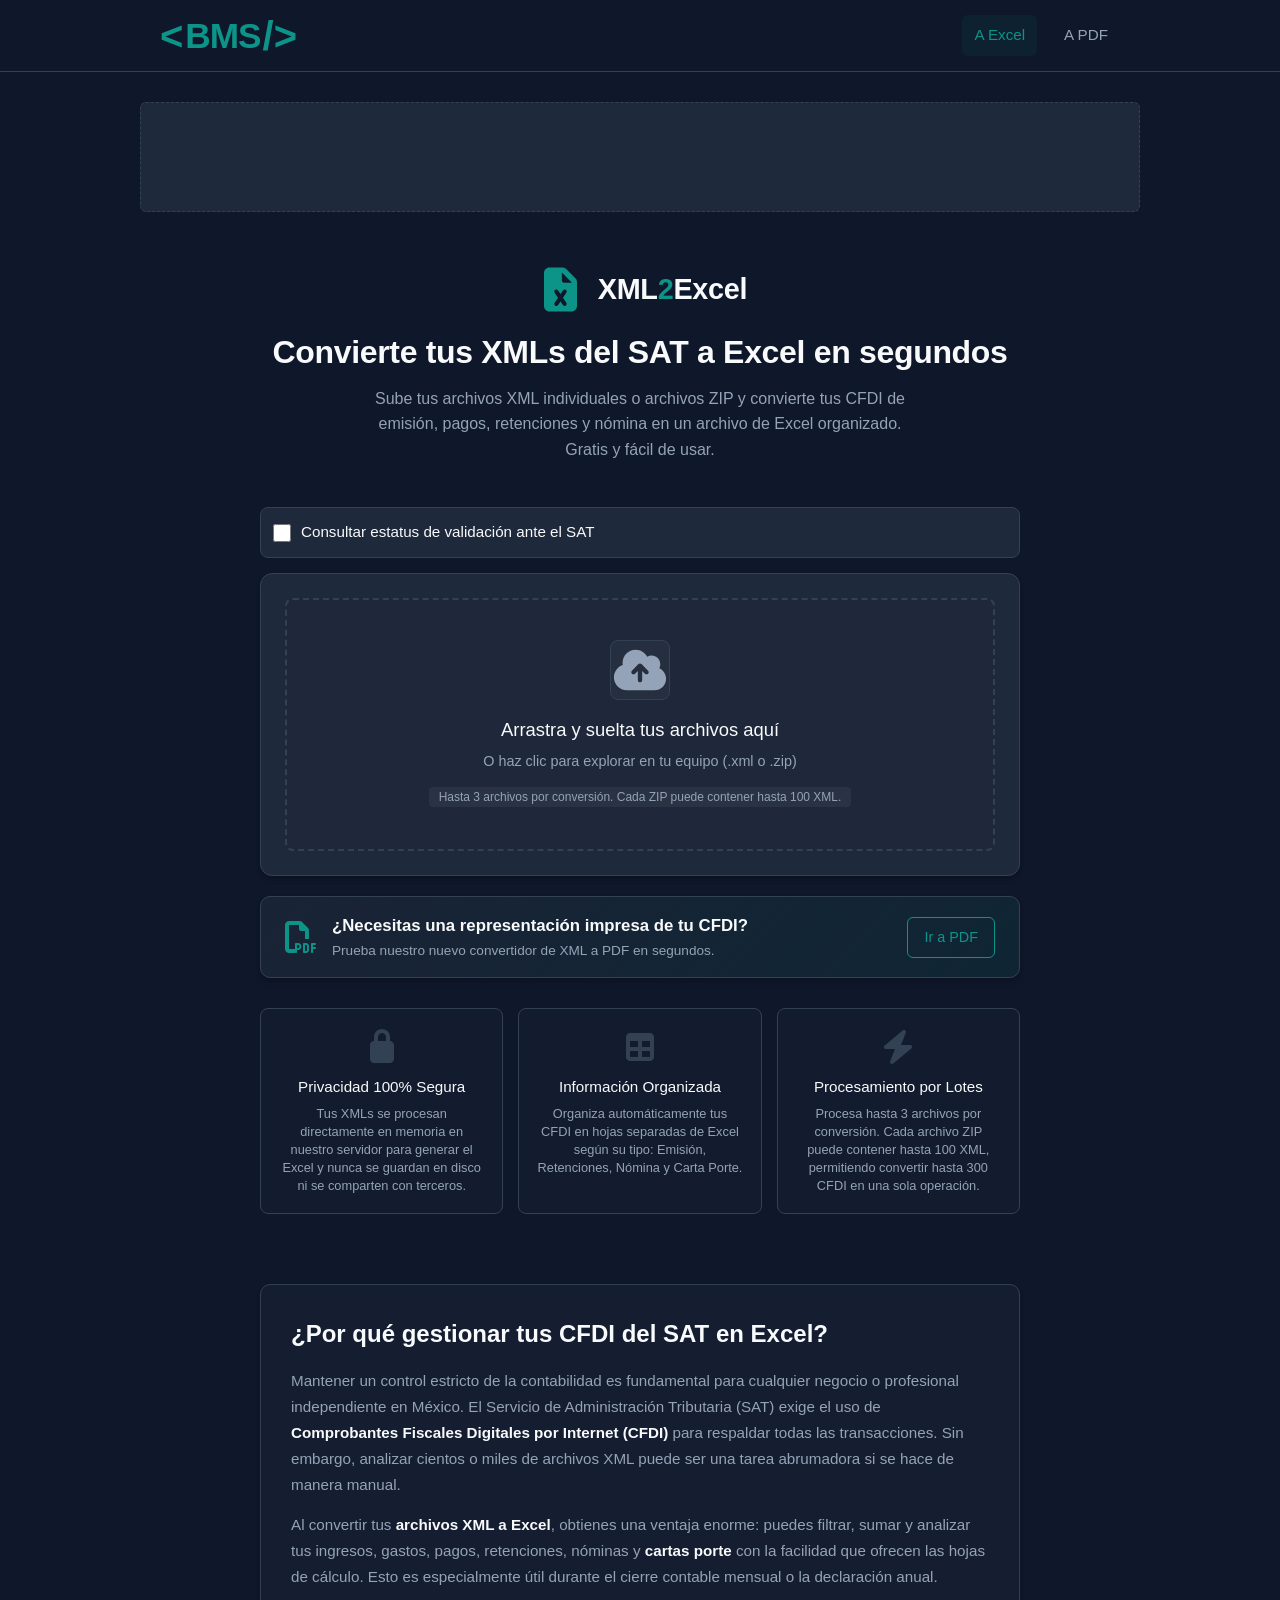
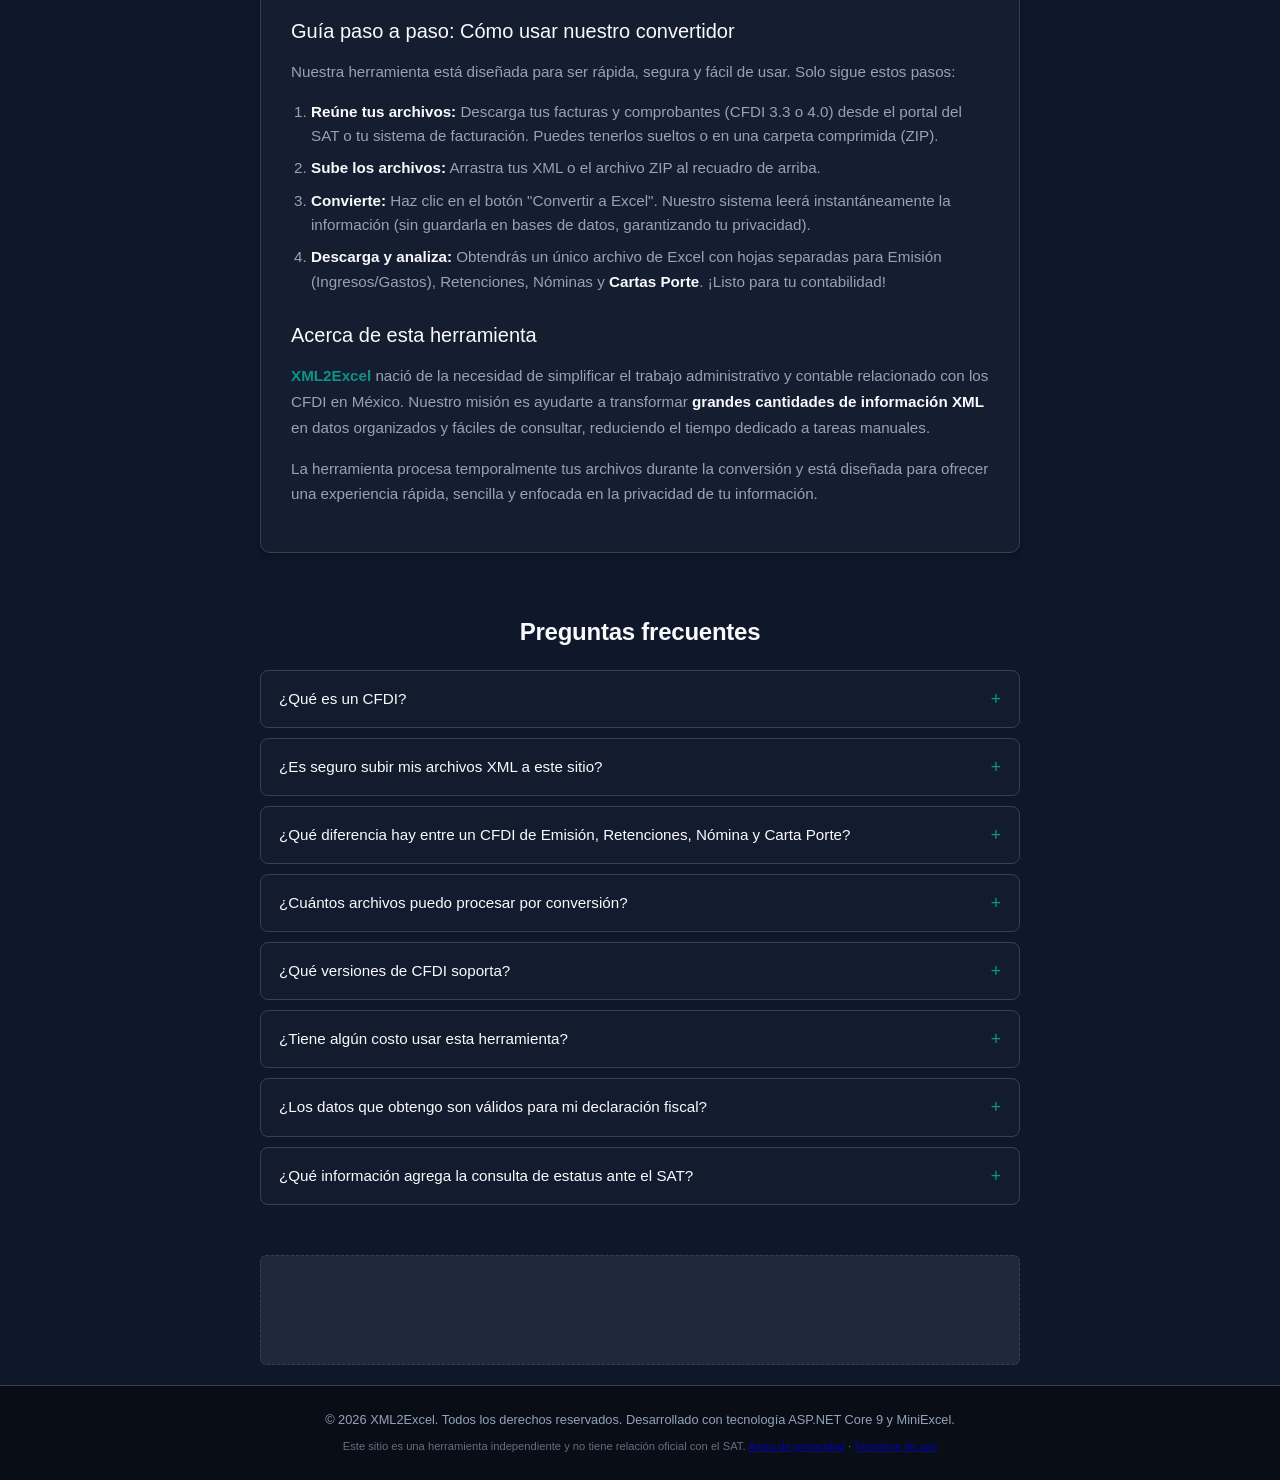
==== commit feeb6175: "Cambios en la redacción de la página" ====
--- a/index.html
+++ b/index.html
@@ -6,7 +6,7 @@
     <meta name="viewport" content="width=device-width, initial-scale=1.0">
     <title>Convertidor de CFDI a Excel | XML2Excel</title>
     <meta name="description"
-        content="Convierte tus archivos XML de CFDI 3.3 y 4.0 a Excel. Procesa comprobantes de emisión, pagos, retenciones y nóminas de forma rápida y gratuita.">
+        content="Convierte tus archivos XML de CFDI 3.3 y 4.0 a Excel. Procesa comprobantes de emisión, pagos, retenciones, nóminas y cartas porte de forma rápida y gratuita.">
 
     <!-- Custom CSS -->
     <link rel="stylesheet" href="CSS/main.css">
@@ -211,7 +211,7 @@
 
                 <p>
                     Organiza automáticamente tus CFDI en hojas separadas de Excel según su tipo:
-                    Emisión, Retenciones y Nómina.
+                    Emisión, Retenciones, Nómina y Carta Porte.
                 </p>
             </div>
             <div class="feature-card">
@@ -243,7 +243,8 @@
                 </p>
                 <p>
                     Al convertir tus <strong>archivos XML a Excel</strong>, obtienes una ventaja enorme: puedes filtrar,
-                    sumar y analizar tus ingresos, gastos, pagos, retenciones y <strong>nóminas</strong> con la
+                    sumar y analizar tus ingresos, gastos, pagos, retenciones, nóminas y <strong>cartas porte</strong>
+                    con la
                     facilidad que ofrecen las hojas de cálculo.
                     Esto es especialmente útil durante el cierre contable mensual o la declaración anual.
                 </p>
@@ -261,7 +262,8 @@
                         instantáneamente la información (sin guardarla en bases de datos, garantizando tu privacidad).
                     </li>
                     <li><strong>Descarga y analiza:</strong> Obtendrás un único archivo de Excel con hojas separadas
-                        para Emisión (Ingresos/Gastos), Retenciones y <strong>Nóminas</strong>. ¡Listo para tu
+                        para Emisión (Ingresos/Gastos), Retenciones, Nóminas y <strong>Cartas Porte</strong>. ¡Listo
+                        para tu
                         contabilidad!</li>
                 </ol>
 
@@ -307,16 +309,24 @@
                 </details>
 
                 <details class="faq-item">
-                    <summary>¿Qué diferencia hay entre un CFDI de Emisión, Retenciones y Nómina?</summary>
-                    <p>
-                        Los <strong>CFDI de Emisión</strong> corresponden a ingresos, egresos, pagos o
-                        traslados (facturas normales de compra-venta de bienes o
-                        servicios). Los <strong>CFDI de Retenciones</strong> e información de pagos
-                        documentan impuestos retenidos, como el ISR o IVA retenido a
-                        personas físicas. Finalmente, los <strong>CFDI de Nómina</strong> son los recibos de pago
-                        que los empleadores entregan a sus trabajadores. Esta
-                        herramienta detecta automáticamente de qué tipo es cada XML y lo
-                        coloca en una hoja de Excel independiente para mantener todo organizado.
+                    <summary>¿Qué diferencia hay entre un CFDI de Emisión, Retenciones, Nómina y Carta Porte?</summary>
+                    <p>
+                        Los <strong>CFDI de Emisión</strong> corresponden a comprobantes de ingreso, egreso, pago o
+                        traslado (facturas utilizadas para documentar operaciones comerciales).
+                        Los <strong>CFDI de Retenciones</strong> e información de pagos documentan impuestos
+                        retenidos, como ISR o IVA retenido. Los <strong>CFDI de Nómina</strong> son los
+                        comprobantes de pago que los empleadores emiten a sus trabajadores.
+                        Por su parte, el <strong>CFDI con complemento Carta Porte</strong> se utiliza para
+                        amparar el traslado de mercancías e incluye información adicional sobre
+                        el transporte, como ubicaciones, mercancías, vehículos, operadores y
+                        otros datos logísticos.
+                    </p>
+                    <p>
+                        Debido a la gran cantidad de información que contiene la Carta Porte,
+                        esta herramienta la detecta automáticamente y genera un <strong>archivo de
+                            Excel independiente</strong>. Si la conversión incluye CFDI de Carta Porte y
+                        otros tipos de CFDI, se genera un archivo <strong>ZIP</strong> con los Excel
+                        organizados por tipo de comprobante para facilitar su consulta.
                     </p>
                 </details>
 
@@ -334,7 +344,7 @@
                     <summary>¿Qué versiones de CFDI soporta?</summary>
                     <p>
                         El conversor procesa CFDI 3.3 y 4.0, incluyendo comprobantes de emisión,
-                        pagos, retenciones y nóminas, según el tipo de archivo XML.
+                        pagos, retenciones, nóminas y cartas porte, según el tipo de archivo XML.
                     </p>
                 </details>
 
@@ -353,6 +363,31 @@
                         Te recomendamos siempre validar la información con tu contador o
                         asesor fiscal antes de usarla en tu declaración, ya que este sitio
                         no ofrece asesoría fiscal ni tiene relación oficial con el SAT.
+                    </p>
+                </details>
+
+                <details class="faq-item">
+                    <summary>¿Qué información agrega la consulta de estatus ante el SAT?</summary>
+                    <p>
+                        Si habilitas la opción <strong>"Consultar estatus de validación ante el SAT"</strong>
+                        antes de realizar la conversión, el archivo de Excel incluirá columnas adicionales
+                        con la información obtenida del servicio de consulta del SAT.
+                    </p>
+
+                    <p>
+                        Entre los datos que pueden incorporarse se encuentran:
+                    </p>
+
+                    <ul>
+                        <li><strong>Estatus SAT:</strong> Indica si el CFDI se encuentra vigente o cancelado.</li>
+                        <li><strong>Es Cancelable:</strong> Muestra la condición de cancelación del comprobante.</li>
+                        <li><strong>Estatus de Cancelación:</strong> Indica el estado del proceso de cancelación cuando
+                            aplica.</li>
+                    </ul>
+
+                    <p>
+                        Esta información facilita la validación de grandes volúmenes de CFDI sin necesidad de consultar
+                        cada comprobante de forma individual en el portal del SAT.
                     </p>
                 </details>
             </div>
--- a/CSS/questions.css
+++ b/CSS/questions.css
@@ -57,4 +57,17 @@
     }
     .faq-item a {
         color: var(--accent-hover);
+    }
+
+    .faq-item ul {
+        margin: 10px 0;
+        padding-left: 20px;
+        font-size: 0.85rem;
+        line-height: 1.6;
+        color: var(--text-muted);
+    }
+
+    .faq-item li {
+        margin-bottom: 8px;
+        line-height: 1.5;
     }
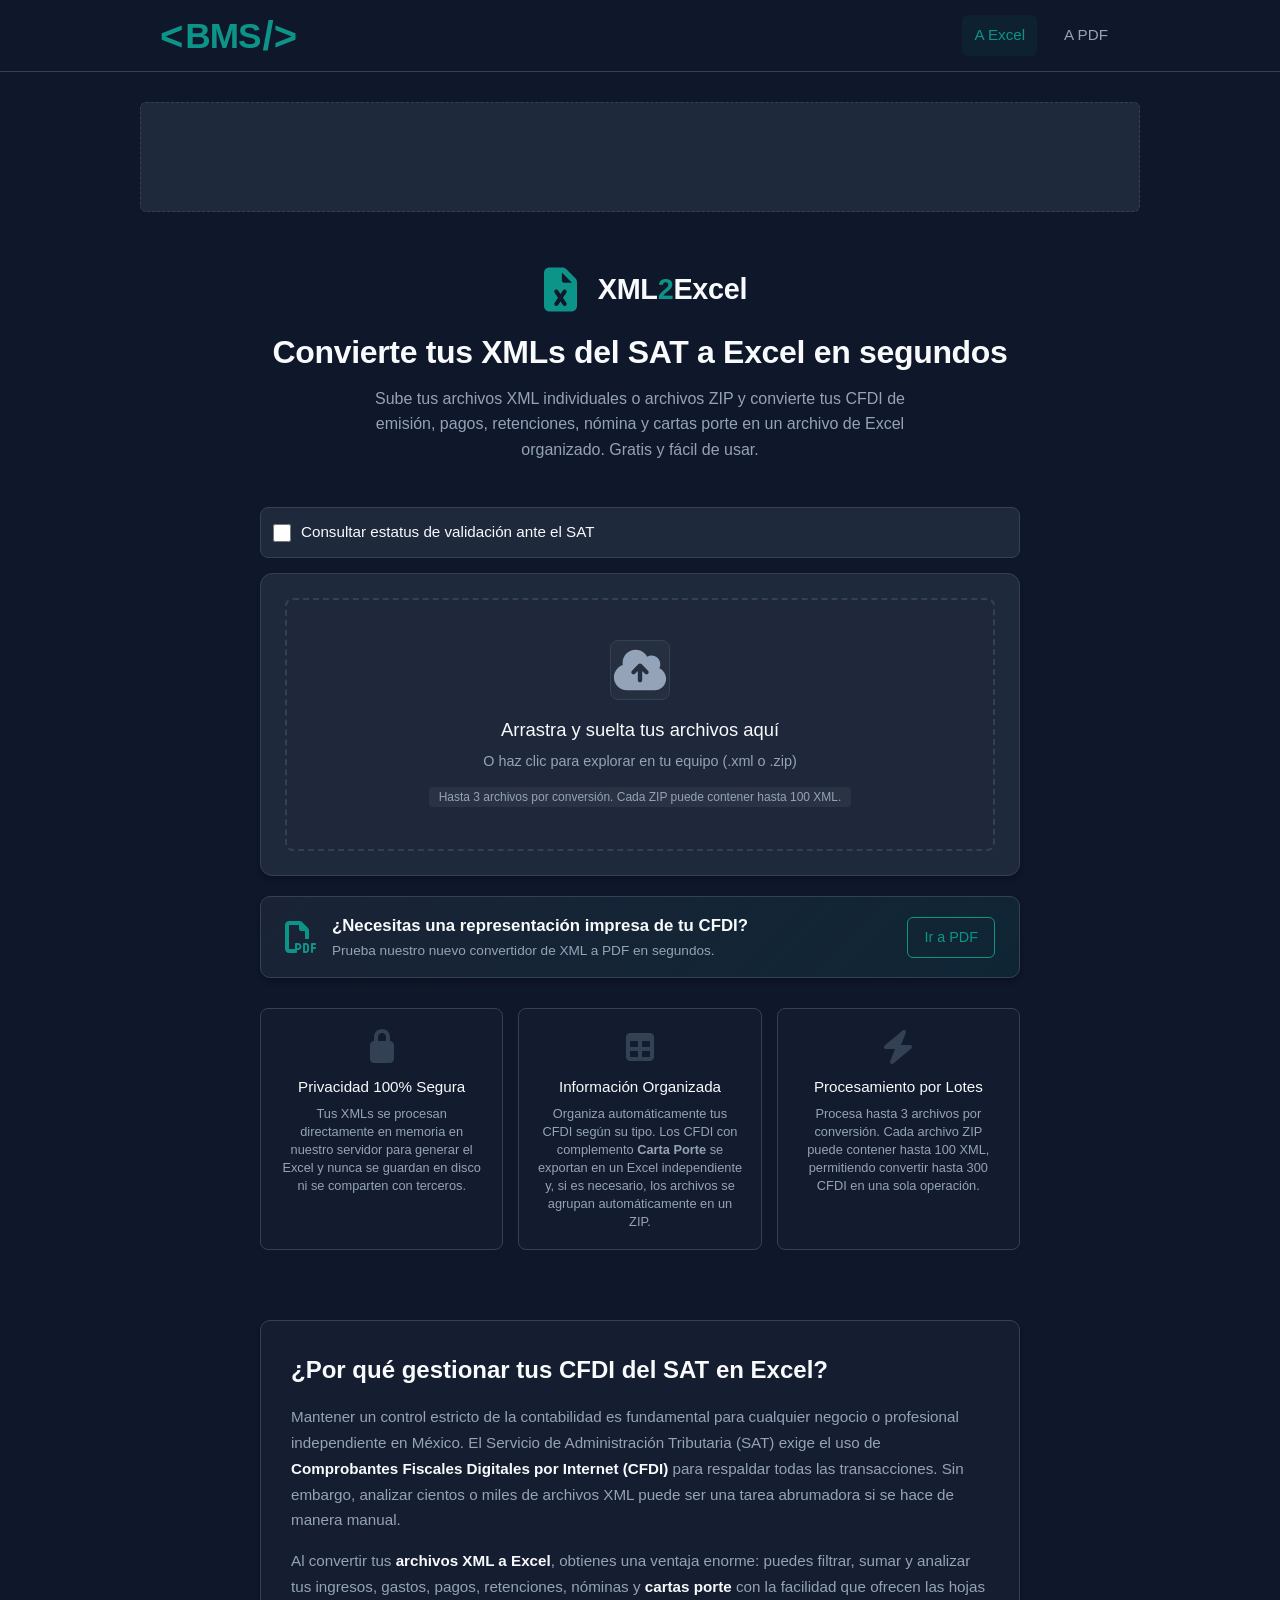
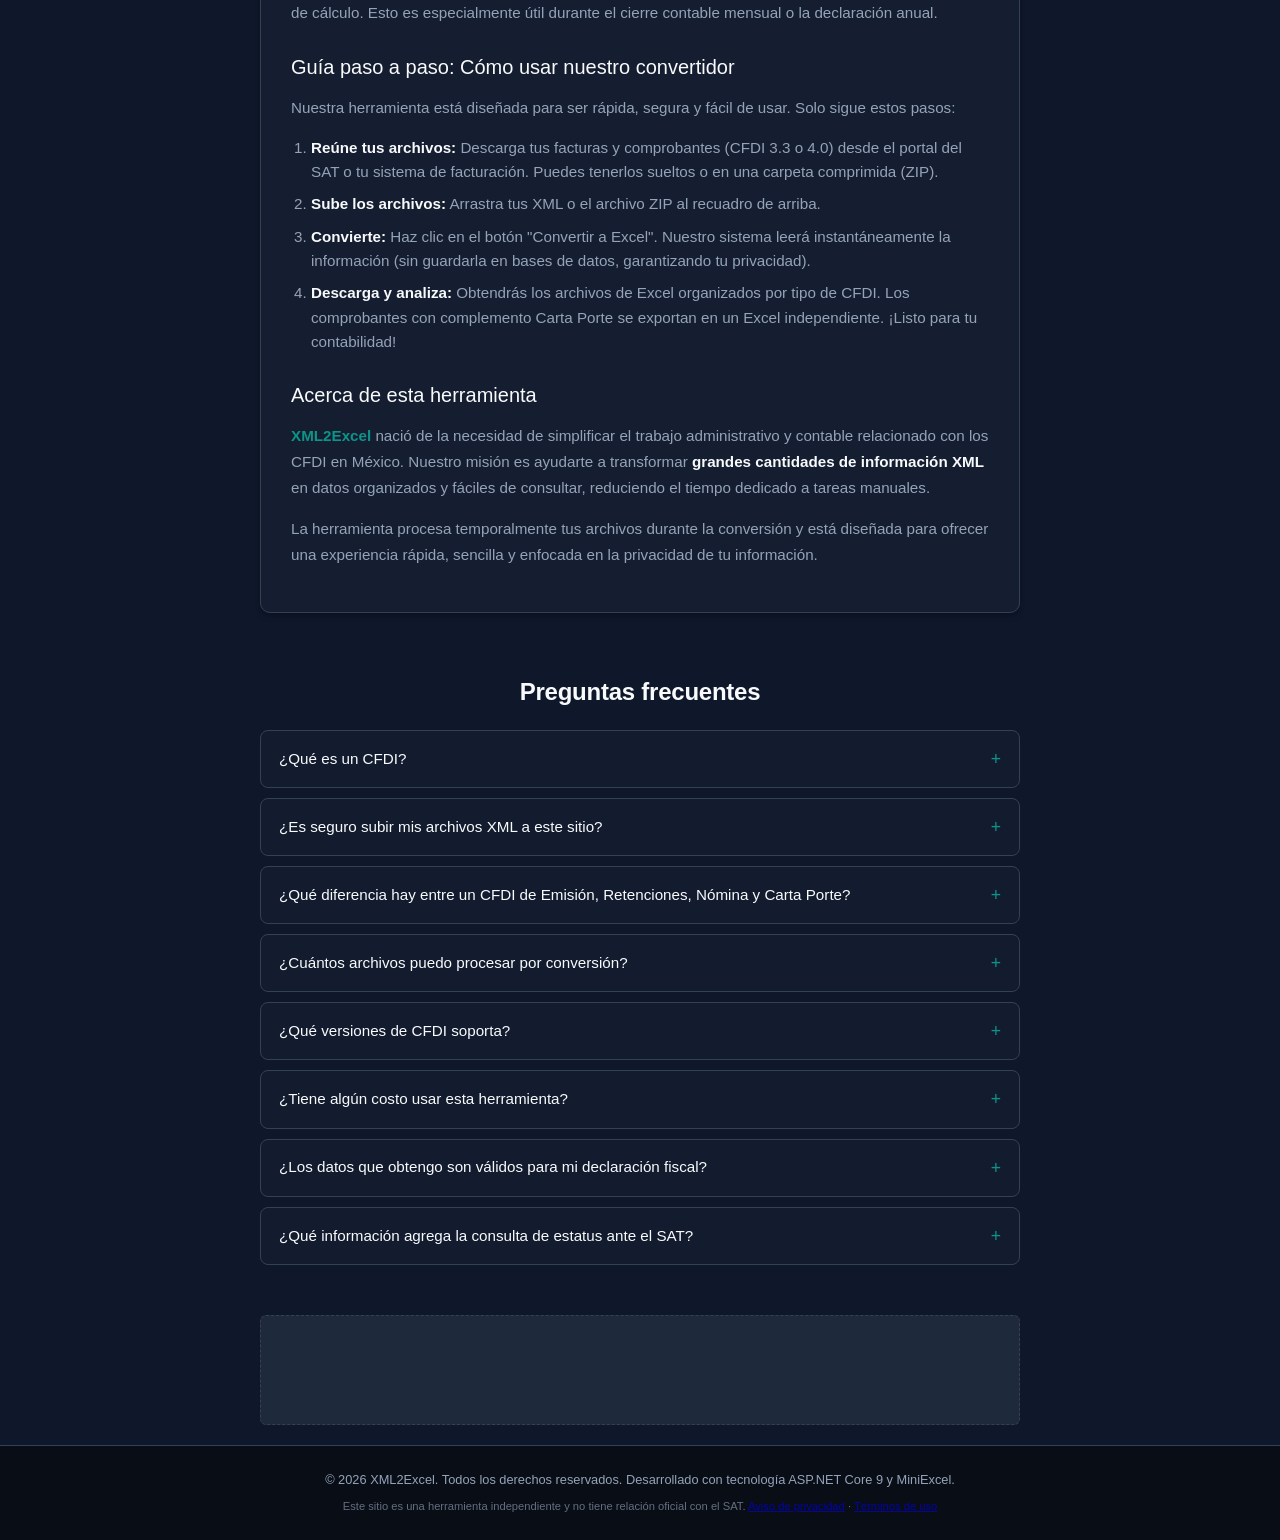
==== commit 371d54a6: "Más cambios en la redacción de la página" ====
--- a/index.html
+++ b/index.html
@@ -70,7 +70,7 @@
             <h1 class="main-title">Convierte tus XMLs del SAT a Excel en segundos</h1>
             <p class="subtitle">
                 Sube tus archivos XML individuales o archivos ZIP y convierte tus CFDI de
-                emisión, pagos, retenciones y nómina en un archivo de Excel organizado.
+                emisión, pagos, retenciones, nómina y cartas porte en un archivo de Excel organizado.
                 Gratis y fácil de usar.
             </p>
         </header>
@@ -210,8 +210,9 @@
                 <h3>Información Organizada</h3>
 
                 <p>
-                    Organiza automáticamente tus CFDI en hojas separadas de Excel según su tipo:
-                    Emisión, Retenciones, Nómina y Carta Porte.
+                    Organiza automáticamente tus CFDI según su tipo. Los CFDI con complemento
+                    <strong>Carta Porte</strong> se exportan en un Excel independiente y, si es
+                    necesario, los archivos se agrupan automáticamente en un ZIP.
                 </p>
             </div>
             <div class="feature-card">
@@ -261,10 +262,10 @@
                     <li><strong>Convierte:</strong> Haz clic en el botón "Convertir a Excel". Nuestro sistema leerá
                         instantáneamente la información (sin guardarla en bases de datos, garantizando tu privacidad).
                     </li>
-                    <li><strong>Descarga y analiza:</strong> Obtendrás un único archivo de Excel con hojas separadas
-                        para Emisión (Ingresos/Gastos), Retenciones, Nóminas y <strong>Cartas Porte</strong>. ¡Listo
-                        para tu
-                        contabilidad!</li>
+                    <li><strong>Descarga y analiza:</strong> Obtendrás los archivos de Excel organizados por tipo de
+                        CFDI. Los comprobantes con complemento Carta Porte se exportan en un Excel independiente. ¡Listo
+                        para tu contabilidad!
+                    </li>
                 </ol>
 
                 <h3>Acerca de esta herramienta</h3>
